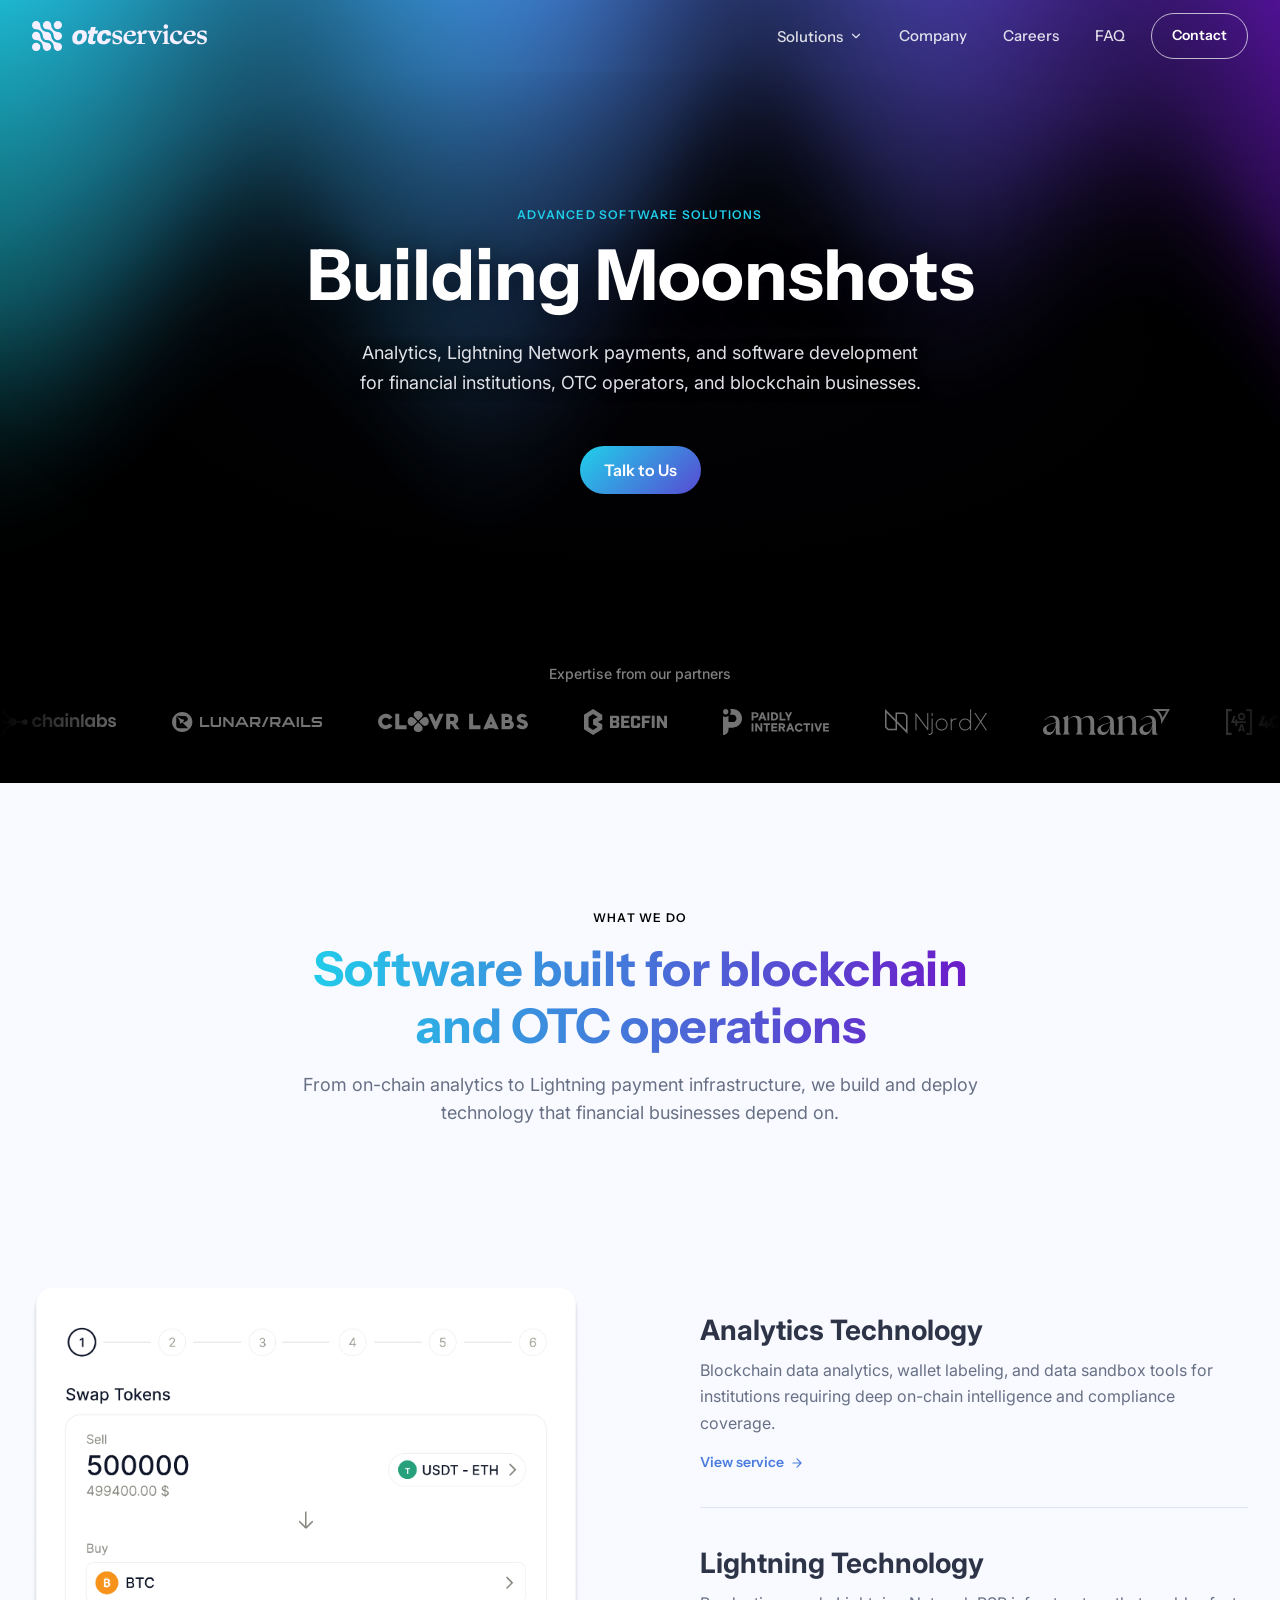
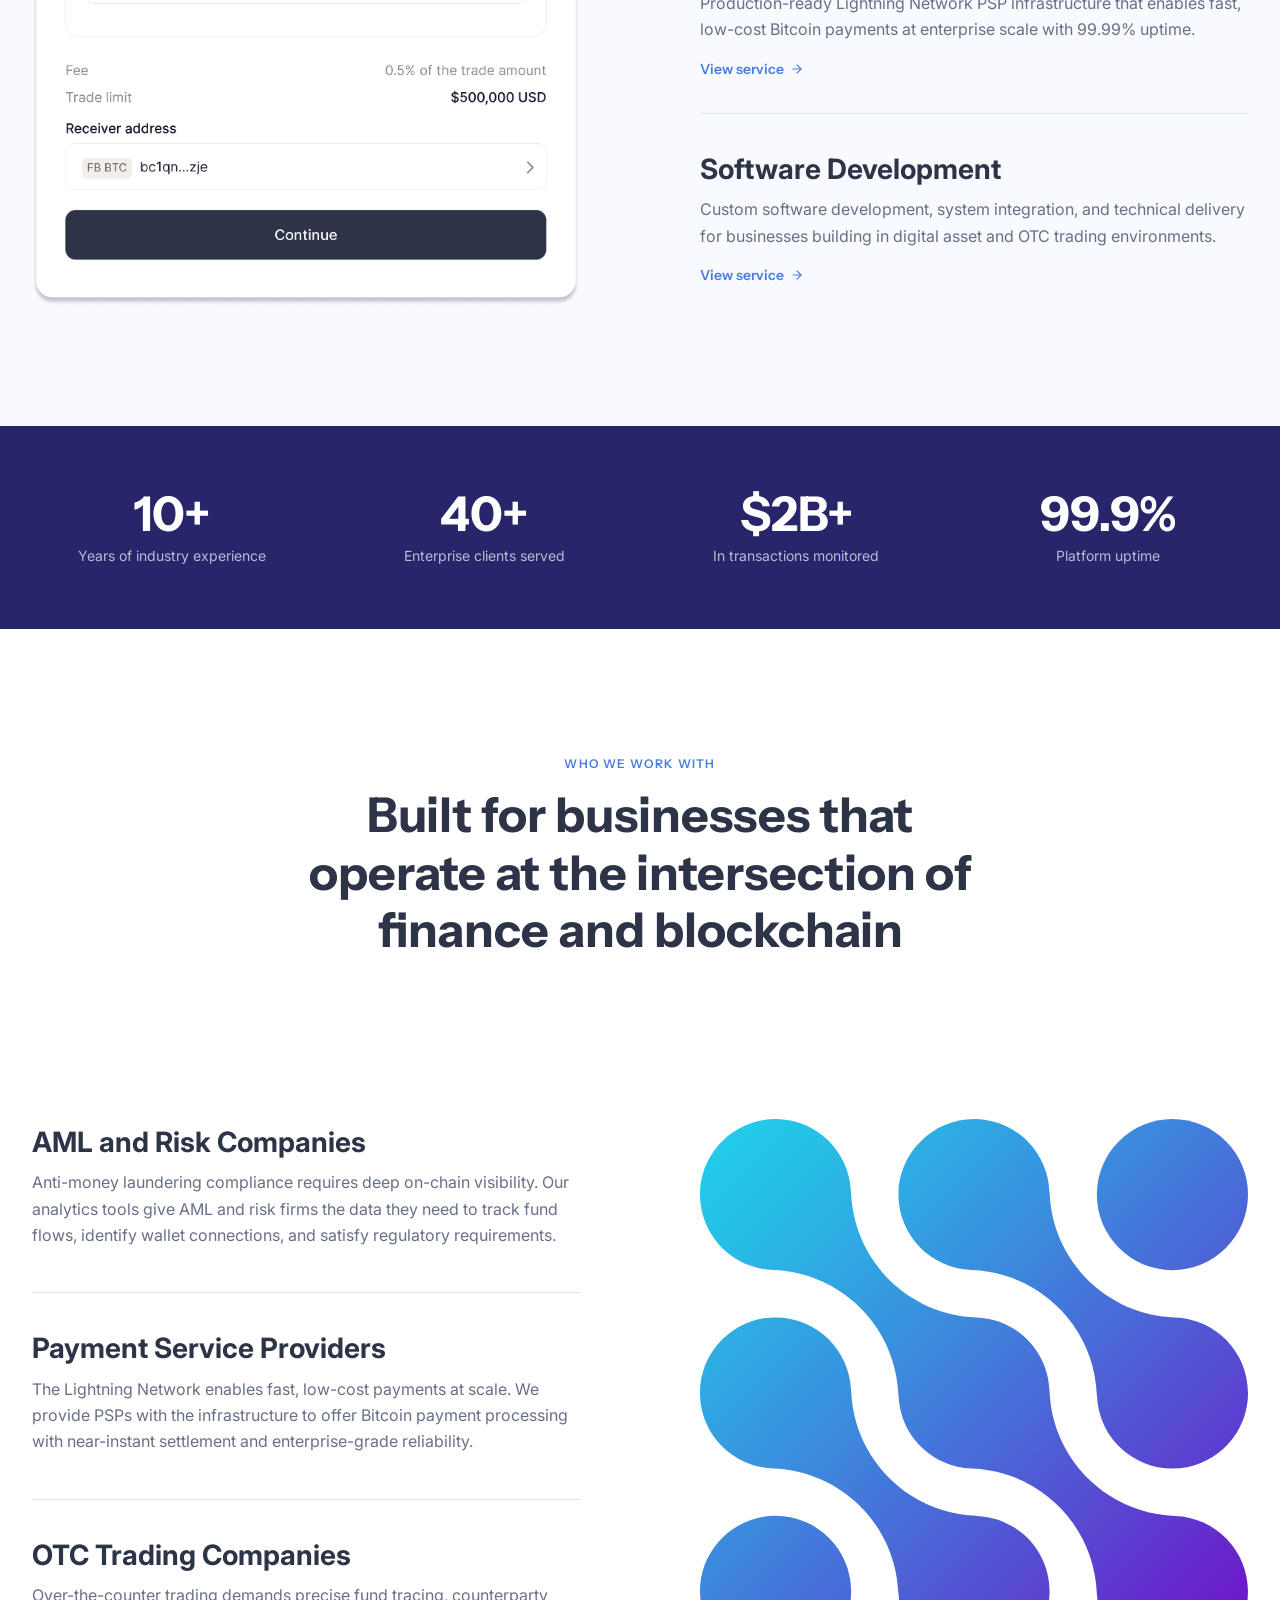
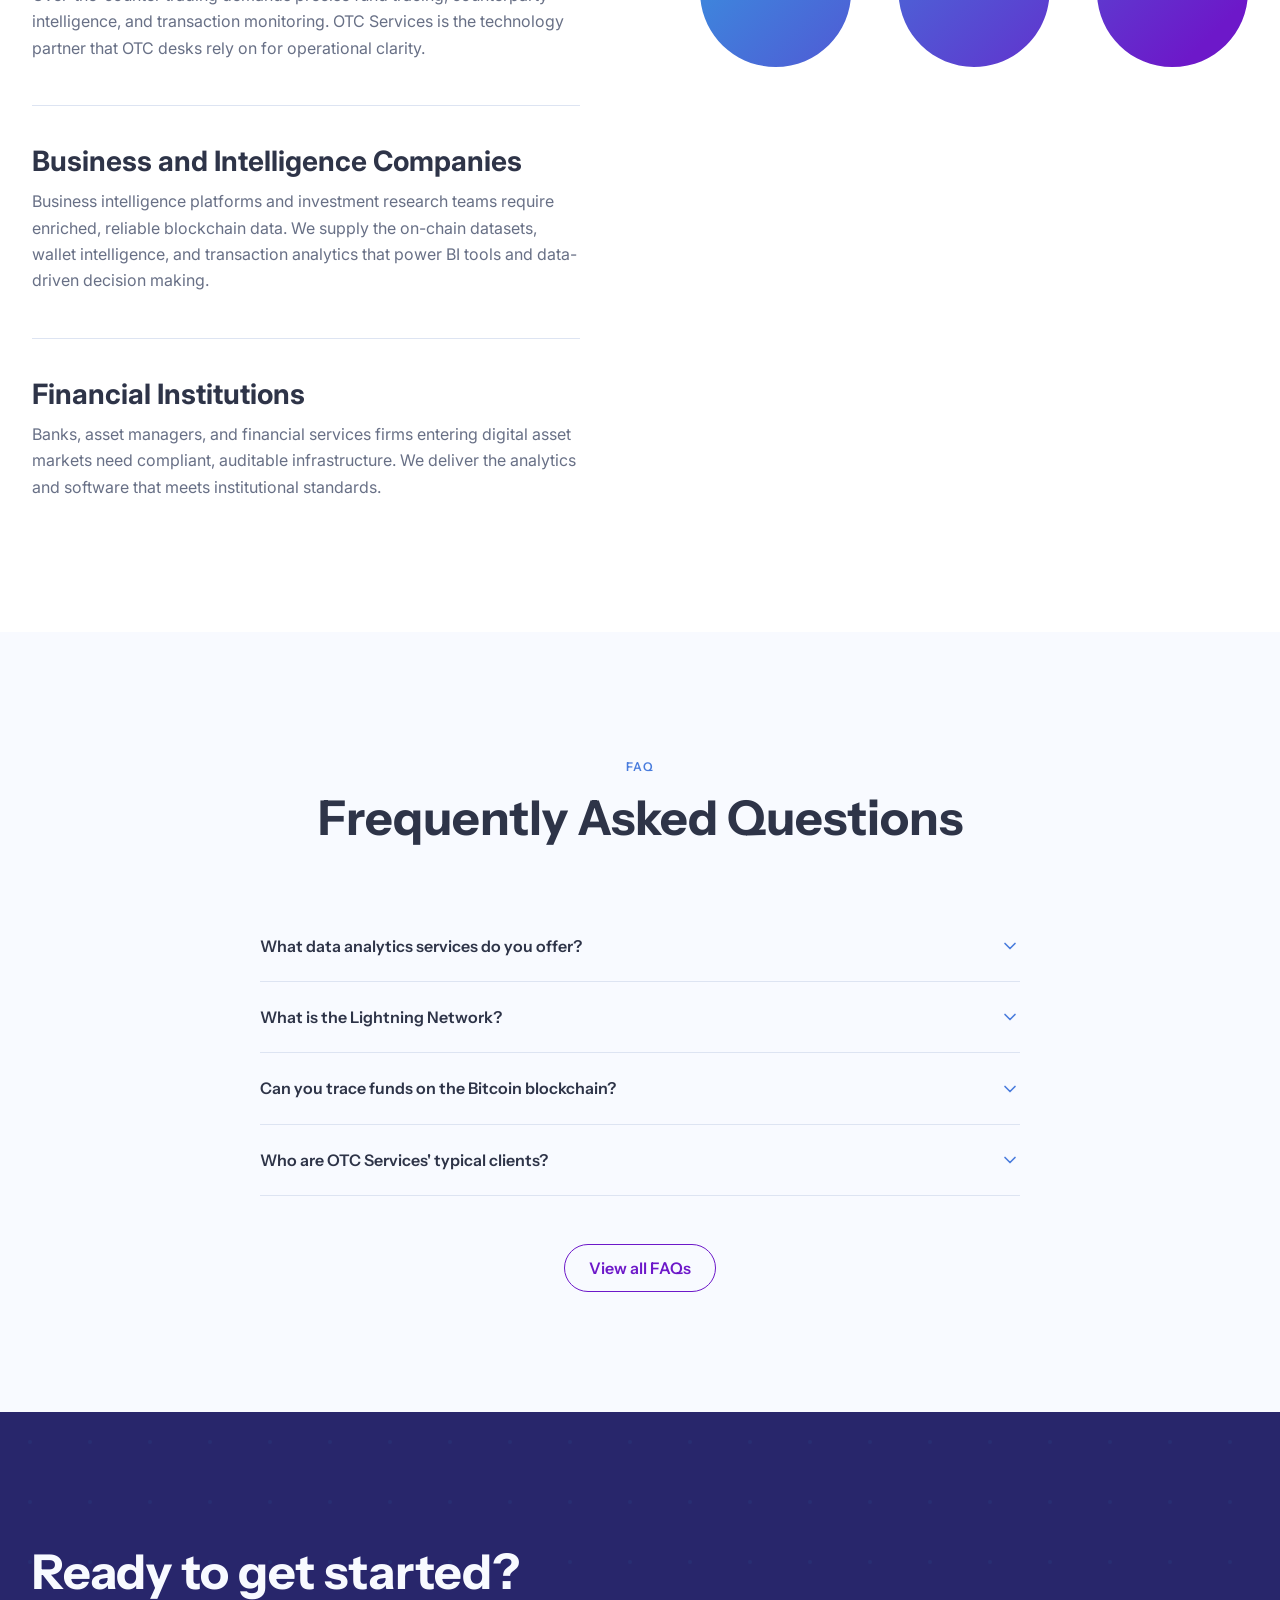
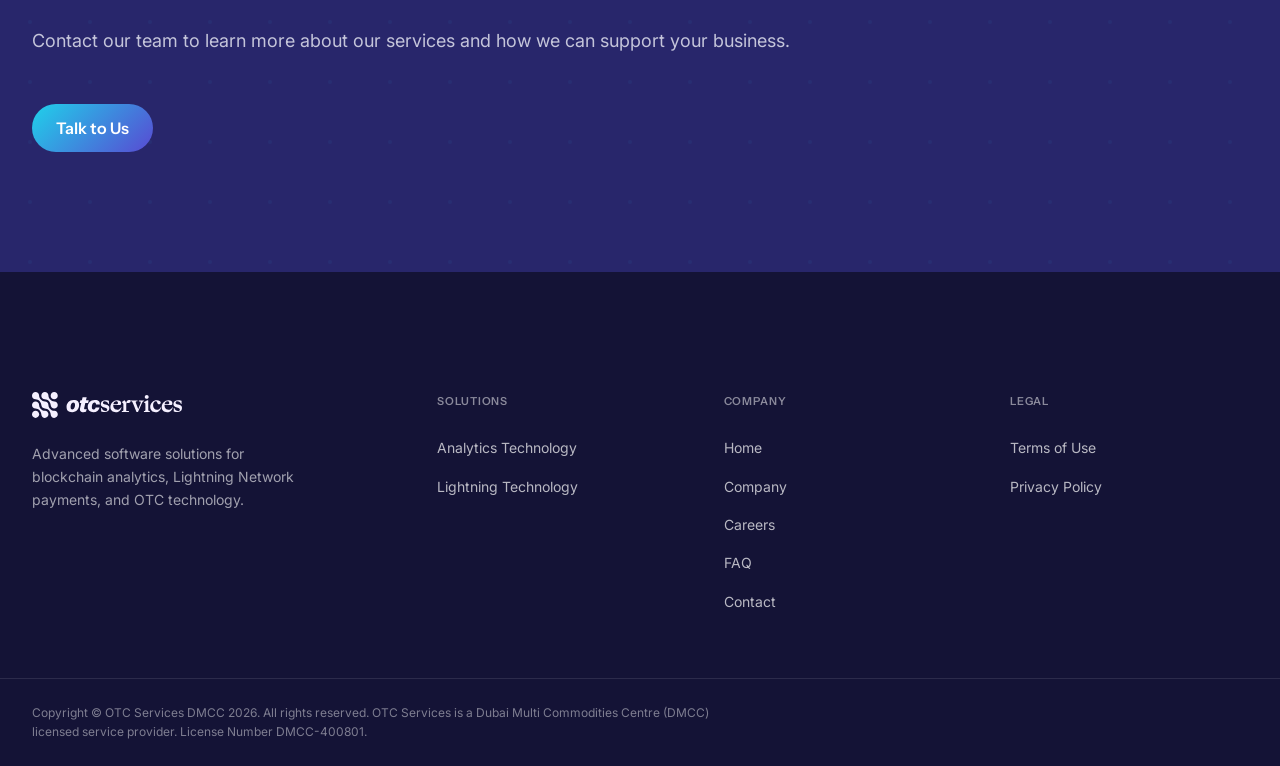
==== index.html @ 6bc45e01 "Initial build: full website with DomeGallery, redesigned homepage sections, and all content updates " ====
<!DOCTYPE html>
<html lang="en">
<head>
  <meta charset="UTF-8">
  <meta name="viewport" content="width=device-width, initial-scale=1.0">
  <title>OTC Services | Advanced Software Solutions for Blockchain &amp; OTC</title>
  <meta name="description" content="OTC Services DMCC delivers advanced software solutions for blockchain analytics, Lightning Network payments, and OTC technology. Built for institutions.">
  <link rel="stylesheet" href="css/main.css?v=21">
  <!-- PLACEHOLDER: Add favicon -->
  <!-- <link rel="icon" href="assets/favicon.ico"> -->
</head>
<body>

  <!-- Galaxy background — covers nav + hero + partners -->
  <div id="galaxy-bg"></div>

  <a class="skip-link" href="#main-content">Skip to main content</a>

  <!-- Navigation -->
  <header>
    <nav class="site-nav" aria-label="Main">
      <div class="container">
        <div class="nav-inner">
          <a href="index.html" class="nav-logo" aria-label="OTC Services home">
            <img src="assets/logo-white.svg" alt="OTC Services" width="160" height="28">
          </a>

          <div class="nav-links" role="list">
            <!-- Solutions dropdown -->
            <div class="nav-dropdown" role="listitem">
              <button class="nav-dropdown-toggle" aria-haspopup="true" aria-expanded="false">
                Solutions
                <svg xmlns="http://www.w3.org/2000/svg" viewBox="0 0 24 24" fill="none" stroke="currentColor" stroke-width="2" stroke-linecap="round" stroke-linejoin="round" aria-hidden="true"><polyline points="6 9 12 15 18 9"></polyline></svg>
              </button>
              <div class="nav-dropdown-menu">
                <a href="analytics.html">
                  Analytics Technology
                  <span class="nav-item-desc">Blockchain data analytics and wallet labeling</span>
                </a>
                <a href="lightning.html">
                  Lightning Technology
                  <span class="nav-item-desc">LN payment infrastructure for PSPs</span>
                </a>
              </div>
            </div>
            <a href="company.html" role="listitem">Company</a>
            <a href="careers.html" role="listitem">Careers</a>
            <a href="faq.html" role="listitem">FAQ</a>
          </div>

          <a href="contact.html" class="nav-cta">Contact</a>

          <button class="nav-mobile-toggle" aria-label="Open navigation" aria-expanded="false">
            <span></span><span></span><span></span>
          </button>
        </div>
      </div>
    </nav>
  </header>

  <main id="main-content">

    <!-- Hero -->
    <section class="hero">
      <div class="container">
        <div class="hero-content">
          <span class="overline">Advanced Software Solutions</span>
          <h1>
            Building <span class="gradient-text">Moonshots</span>
          </h1>
          <p class="hero-sub">
            Analytics, Lightning Network payments, and software development<br>for financial institutions, OTC operators, and blockchain businesses.
          </p>
          <div class="hero-actions">
            <a href="contact.html" class="btn btn-primary">Talk to Us</a>
          </div>
        </div>
      </div>
    </section>

    <!-- Partners -->
    <section class="section-white section-sm" id="partners-section">
      <p class="partners-label">Expertise from our partners</p>
      <div class="partners-marquee" aria-hidden="true">
        <div class="partners-track">
          <img src="assets/partners/chainlabs.svg" alt="Chainlabs" class="partner-logo">
          <img src="assets/partners/lunar-rails.svg" alt="Lunar Rails" class="partner-logo partner-logo--wide">
          <img src="assets/partners/clovrlabs.svg" alt="ClovrLabs" class="partner-logo partner-logo--wide">
          <img src="assets/partners/becfin.svg" alt="Becfin" class="partner-logo">
          <img src="assets/partners/paidly.svg" alt="Paidly" class="partner-logo">
          <img src="assets/partners/njordx.svg" alt="NjordX" class="partner-logo">
          <img src="assets/partners/amana.svg" alt="Amana" class="partner-logo">
          <img src="assets/partners/40acres.svg" alt="40Acres" class="partner-logo">
          <img src="assets/partners/perpolis.svg" alt="Perpolis" class="partner-logo">
          <img src="assets/partners/podproza.svg" alt="Podproza" class="partner-logo partner-logo--wide">
          <img src="assets/partners/lr-consultancy.svg" alt="LR Consultancy" class="partner-logo partner-logo--wide">
          <!-- Duplicate for seamless loop -->
          <img src="assets/partners/chainlabs.svg" alt="" class="partner-logo">
          <img src="assets/partners/lunar-rails.svg" alt="" class="partner-logo partner-logo--wide">
          <img src="assets/partners/clovrlabs.svg" alt="" class="partner-logo partner-logo--wide">
          <img src="assets/partners/becfin.svg" alt="" class="partner-logo">
          <img src="assets/partners/paidly.svg" alt="" class="partner-logo">
          <img src="assets/partners/njordx.svg" alt="" class="partner-logo">
          <img src="assets/partners/amana.svg" alt="" class="partner-logo">
          <img src="assets/partners/40acres.svg" alt="" class="partner-logo">
          <img src="assets/partners/perpolis.svg" alt="" class="partner-logo">
          <img src="assets/partners/podproza.svg" alt="" class="partner-logo partner-logo--wide">
          <img src="assets/partners/lr-consultancy.svg" alt="" class="partner-logo partner-logo--wide">
        </div>
      </div>
    </section>

    <!-- What We Do -->
    <section class="section section-offwhite" id="services">
      <div class="container">
        <div class="section-header" style="margin-bottom: 160px;">
          <span class="overline overline-navy" style="color:#000000;">What We Do</span>
          <h2 class="gradient-h2">Software built for blockchain and OTC operations</h2>
          <p>From on-chain analytics to Lightning payment infrastructure, we build and deploy technology that financial businesses depend on.</p>
        </div>

        <div class="services-split">
          <!-- Left: product visual -->
          <div class="services-visual">
            <img src="assets/swap-tokens-ui.png" alt="OTC swap interface" class="services-product-img">
          </div>

          <!-- Right: services list -->
          <div class="services-list">
            <div class="service-item">
              <h3>Analytics Technology</h3>
              <p>Blockchain data analytics, wallet labeling, and data sandbox tools for institutions requiring deep on-chain intelligence and compliance coverage.</p>
              <a href="analytics.html" class="card-link">
                View service
                <svg xmlns="http://www.w3.org/2000/svg" width="14" height="14" viewBox="0 0 24 24" fill="none" stroke="currentColor" stroke-width="2" stroke-linecap="round" stroke-linejoin="round" aria-hidden="true"><path d="M5 12h14M12 5l7 7-7 7"/></svg>
              </a>
            </div>
            <div class="service-item">
              <h3>Lightning Technology</h3>
              <p>Production-ready Lightning Network PSP infrastructure that enables fast, low-cost Bitcoin payments at enterprise scale with 99.99% uptime.</p>
              <a href="lightning.html" class="card-link">
                View service
                <svg xmlns="http://www.w3.org/2000/svg" width="14" height="14" viewBox="0 0 24 24" fill="none" stroke="currentColor" stroke-width="2" stroke-linecap="round" stroke-linejoin="round" aria-hidden="true"><path d="M5 12h14M12 5l7 7-7 7"/></svg>
              </a>
            </div>
            <div class="service-item">
              <h3>Software Development</h3>
              <p>Custom software development, system integration, and technical delivery for businesses building in digital asset and OTC trading environments.</p>
              <a href="contact.html" class="card-link">
                View service
                <svg xmlns="http://www.w3.org/2000/svg" width="14" height="14" viewBox="0 0 24 24" fill="none" stroke="currentColor" stroke-width="2" stroke-linecap="round" stroke-linejoin="round" aria-hidden="true"><path d="M5 12h14M12 5l7 7-7 7"/></svg>
              </a>
            </div>
          </div>
        </div>
      </div>
    </section>

    <!-- Stats -->
    <section class="stats-bar">
      <div class="container">
        <div class="stats-grid">
          <div class="stat-item">
            <div class="stat-number" data-target="10" data-suffix="+">0+</div>
            <div class="stat-label">Years of industry experience</div>
          </div>
          <div class="stat-item">
            <div class="stat-number" data-target="40" data-suffix="+">0+</div>
            <div class="stat-label">Enterprise clients served</div>
          </div>
          <div class="stat-item">
            <div class="stat-number" data-target="2" data-prefix="$" data-suffix="B+">$0B+</div>
            <div class="stat-label">In transactions monitored</div>
          </div>
          <div class="stat-item">
            <div class="stat-number" data-target="99.9" data-suffix="%" data-decimals="1">0%</div>
            <div class="stat-label">Platform uptime</div>
          </div>
        </div>
      </div>
    </section>

    <!-- Who We Work With -->
    <section class="section section-white" id="who-we-work-with">
      <div class="container">
        <div class="section-header" style="margin-bottom: 160px;">
          <span class="overline overline-navy">Who We Work With</span>
          <h2>Built for businesses that operate at the intersection of finance and blockchain</h2>
        </div>

        <div class="services-split" style="align-items: start;">

          <!-- Left: client list -->
          <div class="services-list">

            <div class="service-item">
              <h3>AML and Risk Companies</h3>
              <p>Anti-money laundering compliance requires deep on-chain visibility. Our analytics tools give AML and risk firms the data they need to track fund flows, identify wallet connections, and satisfy regulatory requirements.</p>
            </div>

            <div class="service-item">
              <h3>Payment Service Providers</h3>
              <p>The Lightning Network enables fast, low-cost payments at scale. We provide PSPs with the infrastructure to offer Bitcoin payment processing with near-instant settlement and enterprise-grade reliability.</p>
            </div>

            <div class="service-item">
              <h3>OTC Trading Companies</h3>
              <p>Over-the-counter trading demands precise fund tracing, counterparty intelligence, and transaction monitoring. OTC Services is the technology partner that OTC desks rely on for operational clarity.</p>
            </div>

            <div class="service-item">
              <h3>Business and Intelligence Companies</h3>
              <p>Business intelligence platforms and investment research teams require enriched, reliable blockchain data. We supply the on-chain datasets, wallet intelligence, and transaction analytics that power BI tools and data-driven decision making.</p>
            </div>

            <div class="service-item">
              <h3>Financial Institutions</h3>
              <p>Banks, asset managers, and financial services firms entering digital asset markets need compliant, auditable infrastructure. We deliver the analytics and software that meets institutional standards.</p>
            </div>

          </div>

          <!-- Right: OTCS brand icon -->
          <div class="services-visual services-visual--icon">
            <img src="assets/OTCS Icon.svg" alt="" aria-hidden="true">
          </div>

        </div>
      </div>
    </section>


    <!-- FAQ -->
    <section class="section section-offwhite">
      <div class="container">
        <div class="section-header">
          <span class="overline overline-navy">FAQ</span>
          <h2>Frequently Asked Questions</h2>
        </div>

        <div class="faq-list">
          <div class="faq-item">
            <button class="faq-trigger" aria-expanded="false">
              <span class="faq-trigger-text">What data analytics services do you offer?</span>
              <svg class="faq-icon" xmlns="http://www.w3.org/2000/svg" viewBox="0 0 24 24" fill="none" stroke="currentColor" stroke-width="2" stroke-linecap="round" stroke-linejoin="round" aria-hidden="true"><polyline points="6 9 12 15 18 9"></polyline></svg>
            </button>
            <div class="faq-body">
              <p>We offer a range of data analytics services focused on blockchain technology, particularly the Bitcoin network. Our services include labeling wallets, scanning addresses to identify connections, tracing funds across the Bitcoin blockchain, and performing fraud detection for our partners.</p>
            </div>
          </div>

          <div class="faq-item">
            <button class="faq-trigger" aria-expanded="false">
              <span class="faq-trigger-text">What is the Lightning Network?</span>
              <svg class="faq-icon" xmlns="http://www.w3.org/2000/svg" viewBox="0 0 24 24" fill="none" stroke="currentColor" stroke-width="2" stroke-linecap="round" stroke-linejoin="round" aria-hidden="true"><polyline points="6 9 12 15 18 9"></polyline></svg>
            </button>
            <div class="faq-body">
              <p>The Lightning Network is a second-layer solution built on top of the Bitcoin blockchain. It enables faster, cheaper transactions by creating a network of payment channels that allow instant transfers between users, without needing to record every transaction on the blockchain.</p>
            </div>
          </div>

          <div class="faq-item">
            <button class="faq-trigger" aria-expanded="false">
              <span class="faq-trigger-text">Can you trace funds on the Bitcoin blockchain?</span>
              <svg class="faq-icon" xmlns="http://www.w3.org/2000/svg" viewBox="0 0 24 24" fill="none" stroke="currentColor" stroke-width="2" stroke-linecap="round" stroke-linejoin="round" aria-hidden="true"><polyline points="6 9 12 15 18 9"></polyline></svg>
            </button>
            <div class="faq-body">
              <p>Yes. We specialize in tracing funds on the Bitcoin blockchain. By following the trail of transactions, we identify the flow of funds between wallets and addresses. This supports recovery of lost or stolen assets, investigation of suspicious transactions, and regulatory compliance.</p>
            </div>
          </div>

          <div class="faq-item">
            <button class="faq-trigger" aria-expanded="false">
              <span class="faq-trigger-text">Who are OTC Services' typical clients?</span>
              <svg class="faq-icon" xmlns="http://www.w3.org/2000/svg" viewBox="0 0 24 24" fill="none" stroke="currentColor" stroke-width="2" stroke-linecap="round" stroke-linejoin="round" aria-hidden="true"><polyline points="6 9 12 15 18 9"></polyline></svg>
            </button>
            <div class="faq-body">
              <p>We work with crypto exchanges and OTC desks, payment service providers, AML and risk management firms, business intelligence companies, and financial institutions entering digital asset markets. Our services are designed for businesses that require professional-grade blockchain infrastructure, not retail tools.</p>
            </div>
          </div>
        </div>

        <div style="text-align: center; margin-top: var(--space-8);">
          <a href="faq.html" class="btn btn-secondary">View all FAQs</a>
        </div>
      </div>
    </section>

    <!-- CTA -->
    <section class="cta-section">
      <div class="container">
        <h2>Ready to get started?</h2>
        <p>Contact our team to learn more about our services and how we can support your business.</p>
        <a href="contact.html" class="btn btn-primary">Talk to Us</a>
      </div>
    </section>

  </main>

  <!-- Footer -->
  <footer class="site-footer">
    <div class="container">
      <div class="footer-grid">
        <div class="footer-brand">
          <a href="index.html">
            <img src="assets/logo-white.svg" alt="OTC Services" width="150" height="26">
          </a>
          <p>Advanced software solutions for blockchain analytics, Lightning Network payments, and OTC technology.</p>
        </div>

        <nav class="footer-col" aria-label="Solutions links">
          <h4>Solutions</h4>
          <ul>
            <li><a href="analytics.html">Analytics Technology</a></li>
            <li><a href="lightning.html">Lightning Technology</a></li>
          </ul>
        </nav>

        <nav class="footer-col" aria-label="Company links">
          <h4>Company</h4>
          <ul>
            <li><a href="index.html">Home</a></li>
            <li><a href="company.html">Company</a></li>
            <li><a href="careers.html">Careers</a></li>
            <li><a href="faq.html">FAQ</a></li>
            <li><a href="contact.html">Contact</a></li>
          </ul>
        </nav>

        <nav class="footer-col" aria-label="Legal links">
          <h4>Legal</h4>
          <ul>
            <li><a href="terms.html">Terms of Use</a></li>
            <li><a href="privacy.html">Privacy Policy</a></li>
          </ul>
        </nav>
      </div>
    </div>
      <div class="footer-bottom">
      <div class="container">
        <p class="footer-legal">Copyright &copy; OTC Services DMCC 2026. All rights reserved. OTC Services is a Dubai Multi Commodities Centre (DMCC) licensed service provider. License Number DMCC-400801.</p>
      </div>
    </div>
  </footer>

  <script src="js/main.js?v=2"></script>
  <script src="js/galaxy.js?v=2"></script>
</body>
</html>
---- css/main.css ----
/* ============================================================
   OTC Services DMCC — Shared Stylesheet
   Design System v1.0
   ============================================================ */

@import url('https://fonts.googleapis.com/css2?family=Instrument+Sans:wght@400;500;600;700&family=Inter:wght@300;400;500;600;700&display=swap');

/* ---- CSS Variables ---- */
:root {
  /* Brand */
  --color-navy: #28266B;
  --color-cyan: #20CFEA;
  --color-purple: #6D18C9;
  --color-blue: #497CDD;
  --gradient-brand: linear-gradient(90deg, #20CFEA, #6D18C9);
  --gradient-dark: linear-gradient(135deg, #28266B, #1a1740);

  /* Text */
  --color-text: #2E3448;
  --color-text-secondary: #687086;

  /* Backgrounds */
  --color-bg: #F8FAFF;
  --color-bg-blue: #EEF9FC;
  --color-bg-lavender: #F5F0FF;
  --color-border: #DDE4F2;
  --color-surface: #FFFFFF;

  /* Dark */
  --color-midnight: #141336;
  --color-dark-bg: #0A0A0A;
  --color-dark-surface: #1A1F2E;
  --color-dark-border: #2A3045;
  --color-dark-text: #F8FAFF;
  --color-dark-text-secondary: #9BA3AF;

  /* Semantic */
  --color-success: #16A34A;
  --color-success-light: #DCFCE7;
  --color-success-border: #BBF7D0;
  --color-warning: #D97706;
  --color-warning-light: #FEF9C3;
  --color-warning-border: #FDE68A;
  --color-error: #DC2626;
  --color-error-light: #FEE2E2;
  --color-error-border: #FECACA;
  --color-disabled-bg: #F1F5F9;
  --color-disabled-border: #DDE4F2;
  --color-disabled-text: #94A3B8;

  /* Typography */
  --font-primary: 'Instrument Sans', sans-serif;
  --font-alt: 'Inter', sans-serif;

  /* Type Scale */
  --text-display: 80px;
  --text-h1: 64px;
  --text-h2: 48px;
  --text-h3: 1.75rem;
  --text-h4: 1.375rem;
  --text-body-lg: 1.125rem;
  --text-body: 1rem;
  --text-sm: 0.875rem;
  --text-label: 14px;
  --text-overline: 0.75rem;

  /* Weights */
  --weight-regular: 400;
  --weight-medium: 500;
  --weight-semibold: 600;
  --weight-bold: 700;

  /* Radius */
  --radius-sm: 4px;
  --radius-md: 8px;
  --radius-lg: 12px;
  --radius-xl: 16px;
  --radius-2xl: 24px;
  --radius-full: 9999px;

  /* Shadows */
  --shadow-xs: 0 1px 2px rgba(44,51,72,0.05);
  --shadow-sm: 0 1px 4px rgba(44,51,72,0.08);
  --shadow-md: 0 4px 12px rgba(44,51,72,0.10);
  --shadow-lg: 0 8px 24px rgba(44,51,72,0.12);
  --shadow-xl: 0 16px 48px rgba(44,51,72,0.14);

  /* Spacing */
  --space-1: 4px;
  --space-2: 8px;
  --space-3: 12px;
  --space-4: 16px;
  --space-5: 24px;
  --space-6: 32px;
  --space-8: 48px;
  --space-10: 64px;
  --space-12: 120px;
  --space-16: 128px;
}

/* ---- Reset & Base ---- */
*, *::before, *::after {
  box-sizing: border-box;
  margin: 0;
  padding: 0;
}

html {
  scroll-behavior: smooth;
  font-size: 16px;
}

body {
  font-family: var(--font-alt);
  font-size: var(--text-body);
  line-height: 1.65;
  color: var(--color-text);
  background: var(--color-bg);
  -webkit-font-smoothing: antialiased;
  position: relative;
}

/* ---- Galaxy background ---- */
#galaxy-bg {
  position: absolute;
  top: 0;
  left: 0;
  width: 100%;
  z-index: 0;
  pointer-events: none;
  overflow: hidden;
  background: #000000;
}


img, svg { display: block; max-width: 100%; }
a { color: inherit; text-decoration: none; }
ul, ol { list-style: none; }
button { font-family: inherit; cursor: pointer; border: none; background: none; }
input, textarea, select { font-family: inherit; font-size: inherit; }

/* Remove browser focus ring globally for line-based form inputs */
.form-line-input:focus,
.form-line-input:focus-visible,
.form-line-input:focus-within,
.form-line-textarea:focus,
.form-line-textarea:focus-visible {
  outline: 0 !important;
  outline-offset: 0 !important;
  -webkit-box-shadow: none !important;
  box-shadow: none !important;
  border-top: none !important;
  border-left: none !important;
  border-right: none !important;
}

/* ---- Skip Link ---- */
.skip-link {
  position: absolute;
  top: -100%;
  left: 0;
  padding: 8px 16px;
  background: var(--color-navy);
  color: white;
  font-size: 14px;
  z-index: 9999;
  border-radius: 0 0 var(--radius-md) 0;
}
.skip-link:focus { top: 0; }

/* ---- Container ---- */
.container {
  width: 100%;
  max-width: 1280px;
  margin: 0 auto;
  padding: 0 var(--space-6);
}

/* ---- Navigation ---- */
header {
  position: sticky;
  top: 0;
  z-index: 100;
}

.site-nav {
  background: transparent;
  height: 72px;
  transition: background 0.3s ease, box-shadow 0.3s ease;
}

.site-nav.scrolled {
  background: #ffffff;
  box-shadow: 0 1px 24px rgba(0,0,0,0.08);
}

/* Dark link colors when nav has white background */
.site-nav.scrolled .nav-links a {
  color: var(--color-text);
}

.site-nav.scrolled .nav-links a:hover {
  color: var(--color-navy);
  background: rgba(40,38,107,0.06);
}

.site-nav.scrolled .nav-dropdown-toggle {
  color: var(--color-text);
}

.site-nav.scrolled .nav-dropdown-toggle:hover {
  color: var(--color-navy);
  background: rgba(40,38,107,0.06);
}

.site-nav.scrolled .nav-dropdown-menu {
  background: #ffffff;
  border-color: var(--color-border);
  box-shadow: 0 8px 32px rgba(0,0,0,0.10);
}

.site-nav.scrolled .nav-dropdown-menu a {
  color: var(--color-text);
}

.site-nav.scrolled .nav-dropdown-menu a:hover {
  background: var(--color-bg);
  color: var(--color-navy);
}

.site-nav.scrolled .nav-dropdown-menu .nav-item-desc {
  color: var(--color-text-secondary);
}

.nav-inner {
  display: flex;
  align-items: center;
  height: 72px;
}

.nav-logo {
  display: flex;
  align-items: center;
  flex-shrink: 0;
}

.nav-logo img { height: 30px; width: auto; }

.nav-links {
  display: flex;
  align-items: center;
  gap: var(--space-2);
  margin-left: auto;
}

.nav-links a {
  color: rgba(255,255,255,0.85);
  font-family: var(--font-primary);
  font-size: 15px;
  font-weight: 500;
  padding: 8px 14px;
  border-radius: var(--radius-md);
  transition: color 0.2s, background 0.2s;
}

.nav-links a:hover { color: #fff; background: rgba(255,255,255,0.08); }
/* active link — same as regular links, no highlight */

/* Dropdown */
.nav-dropdown {
  position: relative;
}

.nav-dropdown-toggle {
  display: flex;
  align-items: center;
  gap: 6px;
  color: rgba(255,255,255,0.85);
  font-family: var(--font-primary);
  font-size: 15px;
  font-weight: 500;
  padding: 8px 14px;
  border-radius: var(--radius-md);
  cursor: pointer;
  background: none;
  transition: color 0.2s, background 0.2s;
}

.nav-dropdown-toggle:hover { color: #fff; background: rgba(255,255,255,0.08); }

.nav-dropdown-toggle svg {
  width: 14px;
  height: 14px;
  transition: transform 0.2s;
  flex-shrink: 0;
}

.nav-dropdown:hover .nav-dropdown-toggle svg { transform: rotate(180deg); }

.nav-dropdown-menu {
  position: absolute;
  top: calc(100% + 8px);
  left: 0;
  background: #1A1F2E;
  border: 1px solid var(--color-dark-border);
  border-radius: var(--radius-lg);
  padding: var(--space-3);
  min-width: 260px;
  box-shadow: var(--shadow-xl);
  opacity: 0;
  visibility: hidden;
  transform: translateY(-8px);
  transition: opacity 0.2s, transform 0.2s, visibility 0.2s;
}

.nav-dropdown:hover .nav-dropdown-menu,
.nav-dropdown:focus-within .nav-dropdown-menu {
  opacity: 1;
  visibility: visible;
  transform: translateY(0);
}

.nav-dropdown-menu a {
  display: block;
  padding: 12px 14px;
  border-radius: var(--radius-md);
  color: var(--color-dark-text);
  font-size: 14px;
  font-weight: 500;
  transition: background 0.15s;
}

.nav-dropdown-menu a:hover { background: rgba(255,255,255,0.07); }

.nav-dropdown-menu .nav-item-desc {
  display: block;
  font-size: 12px;
  font-weight: 400;
  color: var(--color-dark-text-secondary);
  margin-top: 2px;
}

.nav-cta {
  display: inline-flex;
  align-items: center;
  padding: 10px 20px;
  background: transparent;
  color: #ffffff;
  border: 0.5px solid rgba(255,255,255,0.7);
  font-family: var(--font-primary);
  font-size: 14px;
  font-weight: 600;
  border-radius: 9999px;
  transition: background 0.2s, border-color 0.2s;
  margin-left: var(--space-3);
}

.nav-cta:hover {
  background: rgba(255,255,255,0.1);
  border-color: rgba(255,255,255,1);
}

/* Scrolled state — primary gradient on white nav */
.site-nav.scrolled .nav-cta {
  background: linear-gradient(135deg, #20CFEA 1.54%, #5552D4 93.87%);
  color: #ffffff;
  border-color: transparent;
}

.site-nav.scrolled .nav-cta:hover {
  background: linear-gradient(135deg, #20CFEA 1.54%, #3C8EDF 93.87%);
  border-color: transparent;
}

/* Mobile toggle */
.nav-mobile-toggle {
  display: none;
  flex-direction: column;
  gap: 5px;
  padding: 8px;
  cursor: pointer;
  background: none;
  border: none;
}

.nav-mobile-toggle span {
  display: block;
  width: 22px;
  height: 2px;
  background: white;
  border-radius: 2px;
  transition: transform 0.3s, opacity 0.3s;
}

/* ---- Buttons ---- */
.btn {
  display: inline-flex;
  align-items: center;
  gap: 10px;
  padding: 16px 24px;
  height: 48px;
  border-radius: 9999px;
  font-family: var(--font-primary);
  font-size: 16px;
  font-weight: 600;
  line-height: 1;
  cursor: pointer;
  white-space: nowrap;
  transition: all 0.2s;
  border: none;
  text-decoration: none;
}

.btn:focus-visible {
  outline: 2px solid var(--color-cyan);
  outline-offset: 3px;
}

/* ---- Talk to Us animated button ---- */
.btn-talk {
  --duration: 7s;
  --easing: linear;
  --c-color-1: rgba(32, 207, 234, 0.75);
  --c-color-2: #6D18C9;
  --c-color-3: #20CFEA;
  --c-color-4: rgba(109, 24, 201, 0.7);
  --c-shadow: rgba(32, 207, 234, 0.45);
  --c-shadow-inset-top: rgba(32, 207, 234, 0.85);
  --c-shadow-inset-bottom: rgba(200, 230, 255, 0.75);
  --c-radial-inner: #2d2a7e;
  --c-radial-outer: #1a1650;
  --c-color: #fff;
  -webkit-tap-highlight-color: transparent;
  outline: none;
  position: relative;
  cursor: pointer;
  border: none;
  display: inline-table;
  border-radius: 4px;
  padding: 0;
  margin: 0;
  text-align: center;
  font-family: var(--font-primary);
  font-weight: 600;
  font-size: 16px;
  letter-spacing: 0.02em;
  line-height: 1.5;
  color: var(--c-color);
  text-decoration: none;
  background: radial-gradient(circle, var(--c-radial-inner), var(--c-radial-outer) 80%);
  box-shadow: 0 0 14px var(--c-shadow);
}

.btn-talk::before {
  content: "";
  pointer-events: none;
  position: absolute;
  z-index: 3;
  left: 0; top: 0; right: 0; bottom: 0;
  border-radius: 4px;
  box-shadow:
    inset 0 3px 12px var(--c-shadow-inset-top),
    inset 0 -3px 4px var(--c-shadow-inset-bottom);
}

.btn-talk .wrapper {
  -webkit-mask-image: -webkit-radial-gradient(white, black);
  overflow: hidden;
  border-radius: 4px;
  min-width: 132px;
  padding: 14px 24px;
}

.btn-talk .wrapper span {
  display: inline-block;
  position: relative;
  z-index: 1;
}

.btn-talk:hover { --duration: 1400ms; }

.btn-talk .wrapper .circle {
  position: absolute;
  left: 0; top: 0;
  width: 40px; height: 40px;
  border-radius: 50%;
  filter: blur(var(--blur, 8px));
  background: var(--background, transparent);
  transform: translate(var(--x, 0), var(--y, 0)) translateZ(0);
  animation: var(--animation, none) var(--duration) var(--easing) infinite;
}

.btn-talk .wrapper .circle.circle-1,
.btn-talk .wrapper .circle.circle-9,
.btn-talk .wrapper .circle.circle-10 { --background: var(--c-color-4); }

.btn-talk .wrapper .circle.circle-3,
.btn-talk .wrapper .circle.circle-4  { --background: var(--c-color-2); --blur: 14px; }

.btn-talk .wrapper .circle.circle-5,
.btn-talk .wrapper .circle.circle-6  { --background: var(--c-color-3); --blur: 16px; }

.btn-talk .wrapper .circle.circle-2,
.btn-talk .wrapper .circle.circle-7,
.btn-talk .wrapper .circle.circle-8,
.btn-talk .wrapper .circle.circle-11,
.btn-talk .wrapper .circle.circle-12 { --background: var(--c-color-1); --blur: 12px; }

.btn-talk .wrapper .circle.circle-1  { --x:   0; --y: -40px; --animation: circle-1; }
.btn-talk .wrapper .circle.circle-2  { --x:  92px; --y: 8px;  --animation: circle-2; }
.btn-talk .wrapper .circle.circle-3  { --x: -12px; --y: -12px; --animation: circle-3; }
.btn-talk .wrapper .circle.circle-4  { --x:  80px; --y: -12px; --animation: circle-4; }
.btn-talk .wrapper .circle.circle-5  { --x:  12px; --y: -4px;  --animation: circle-5; }
.btn-talk .wrapper .circle.circle-6  { --x:  56px; --y: 16px;  --animation: circle-6; }
.btn-talk .wrapper .circle.circle-7  { --x:   8px; --y: 28px;  --animation: circle-7; }
.btn-talk .wrapper .circle.circle-8  { --x:  28px; --y: -4px;  --animation: circle-8; }
.btn-talk .wrapper .circle.circle-9  { --x:  20px; --y: -12px; --animation: circle-9; }
.btn-talk .wrapper .circle.circle-10 { --x:  64px; --y: 16px;  --animation: circle-10; }
.btn-talk .wrapper .circle.circle-11 { --x:   4px; --y: 4px;   --animation: circle-11; }
.btn-talk .wrapper .circle.circle-12 { --blur: 14px; --x: 52px; --y: 4px; --animation: circle-12; }

@keyframes circle-1  { 33% { transform: translate(0px,16px) translateZ(0); }   66% { transform: translate(12px,64px) translateZ(0); } }
@keyframes circle-2  { 33% { transform: translate(80px,-10px) translateZ(0); }  66% { transform: translate(72px,-48px) translateZ(0); } }
@keyframes circle-3  { 33% { transform: translate(20px,12px) translateZ(0); }   66% { transform: translate(12px,4px) translateZ(0); } }
@keyframes circle-4  { 33% { transform: translate(76px,-12px) translateZ(0); }  66% { transform: translate(112px,-8px) translateZ(0); } }
@keyframes circle-5  { 33% { transform: translate(84px,28px) translateZ(0); }   66% { transform: translate(40px,-32px) translateZ(0); } }
@keyframes circle-6  { 33% { transform: translate(28px,-16px) translateZ(0); }  66% { transform: translate(76px,-56px) translateZ(0); } }
@keyframes circle-7  { 33% { transform: translate(8px,28px) translateZ(0); }    66% { transform: translate(20px,-60px) translateZ(0); } }
@keyframes circle-8  { 33% { transform: translate(32px,-4px) translateZ(0); }   66% { transform: translate(56px,-20px) translateZ(0); } }
@keyframes circle-9  { 33% { transform: translate(20px,-12px) translateZ(0); }  66% { transform: translate(80px,-8px) translateZ(0); } }
@keyframes circle-10 { 33% { transform: translate(68px,20px) translateZ(0); }   66% { transform: translate(100px,28px) translateZ(0); } }
@keyframes circle-11 { 33% { transform: translate(4px,4px) translateZ(0); }     66% { transform: translate(68px,20px) translateZ(0); } }
@keyframes circle-12 { 33% { transform: translate(56px,0px) translateZ(0); }    66% { transform: translate(60px,-32px) translateZ(0); } }

.btn-primary {
  background: linear-gradient(135deg, #20CFEA 1.54%, #5552D4 93.87%);
  color: #FFFFFF;
  border: none;
  border-radius: 9999px;
  transition: background 0.2s;
}

.btn-primary:hover {
  background: linear-gradient(135deg, #20CFEA 1.54%, #3C8EDF 93.87%);
}

.btn-secondary {
  background: transparent;
  color: var(--color-purple);
  border: 1.5px solid var(--color-purple);
}

.btn-secondary:hover {
  background: var(--color-bg-lavender);
}

.btn-secondary-dark {
  background: transparent;
  color: #FFFFFF;
  border: 0.5px solid #FFFFFF;
}

.btn-secondary-dark:hover { background: rgba(255,255,255,0.1); }
.btn-secondary-dark:focus-visible { outline-color: #fff; }

.btn-sm {
  padding: 10px 18px;
  height: 40px;
  font-size: 14px;
}

/* ---- Overline ---- */
.overline {
  display: inline-block;
  font-family: var(--font-primary);
  font-size: var(--text-overline);
  font-weight: 600;
  letter-spacing: 0.1em;
  text-transform: uppercase;
  color: var(--color-cyan);
  margin-bottom: var(--space-3);
}

.overline-navy {
  color: var(--color-blue);
}

/* ---- Section layouts ---- */
.section { padding: var(--space-12) 0; }
.section-sm { padding: var(--space-8) 0; }
.section-lg { padding: var(--space-16) 0; }

.section-white { background: var(--color-surface); }
.section-offwhite { background: var(--color-bg); }
.section-blue { background: var(--color-bg-blue); }
.section-navy-dark { background: #12103a; }
.section-lavender { background: var(--color-bg-lavender); }
.section-navy { background: var(--color-navy); }
.section-dark { background: var(--color-dark-bg); }

.section-header {
  text-align: center;
  max-width: 680px;
  margin: 0 auto var(--space-10);
}

.section-header h2 {
  font-family: var(--font-primary);
  font-size: var(--text-h2);
  font-weight: 700;
  color: var(--color-text);
  line-height: 1.2;
  margin-bottom: var(--space-4);
}

.section-header p {
  font-size: var(--text-body-lg);
  color: var(--color-text-secondary);
  line-height: 1.6;
}

.section-header.dark h2 { color: var(--color-dark-text); }
.section-header.dark p { color: var(--color-dark-text-secondary); }

/* ---- Hero ---- */
.hero {
  background: transparent;
  padding: var(--space-16) 0 var(--space-12);
  position: relative;
  overflow: visible;
}

.hero::after {
  content: '';
  position: absolute;
  inset: 0;
  background: radial-gradient(ellipse at center, rgba(6,6,15,0.45) 0%, transparent 75%);
  pointer-events: none;
  z-index: 0;
}

.hero-content {
  position: relative;
  z-index: 1;
  text-align: center;
  margin: 0 auto;
}

.hero h1 {
  font-family: var(--font-primary);
  font-size: clamp(40px, 5.5vw, 80px);
  font-weight: 700;
  color: #ffffff;
  line-height: 1.1;
  margin-bottom: var(--space-5);
  text-shadow: 0 2px 24px rgba(6,6,15,0.6);
  white-space: nowrap;
}

.hero h1 .gradient-text {
  background: none;
  -webkit-text-fill-color: #ffffff;
  color: #ffffff;
}

.hero-sub {
  font-size: var(--text-body-lg);
  color: rgba(248, 250, 255, 0.9);
  line-height: 1.65;
  margin-bottom: var(--space-8);
  text-shadow: 0 1px 12px rgba(6,6,15,0.7);
  max-width: 680px;
  margin-left: auto;
  margin-right: auto;
}

.hero-actions {
  display: flex;
  align-items: center;
  justify-content: center;
  gap: var(--space-4);
  flex-wrap: wrap;
}

/* ---- Page Hero (inner pages) ---- */
.page-hero {
  background: var(--color-navy);
  padding: calc(72px + var(--space-10)) 0 var(--space-8);
  margin-top: -72px; /* slide behind the sticky nav so dark bg shows through */
  position: relative;
  overflow: hidden;
}

.page-hero::before {
  content: '';
  position: absolute;
  inset: 0;
  background: url("data:image/svg+xml,%3Csvg width='60' height='60' viewBox='0 0 60 60' xmlns='http://www.w3.org/2000/svg'%3E%3Cg fill='none' fill-rule='evenodd'%3E%3Cg fill='%2320CFEA' fill-opacity='0.04'%3E%3Ccircle cx='30' cy='30' r='2'/%3E%3C/g%3E%3C/g%3E%3C/svg%3E");
  pointer-events: none;
}

.page-hero-content { position: relative; z-index: 1; }

.page-hero h1 {
  font-family: var(--font-primary);
  font-size: var(--text-h1);
  font-weight: 700;
  color: var(--color-dark-text);
  line-height: 1.15;
  margin-bottom: var(--space-4);
}

.page-hero p {
  font-size: var(--text-body-lg);
  color: rgba(248,250,255,0.8);
  max-width: 560px;
  line-height: 1.6;
}

/* ---- Cards ---- */
.cards-grid {
  display: grid;
  gap: var(--space-5);
}

.cards-3 { grid-template-columns: repeat(3, 1fr); }

/* ---- Gradient H2 ---- */
.gradient-h2 {
  background: var(--gradient-brand);
  -webkit-background-clip: text;
  -webkit-text-fill-color: transparent;
  background-clip: text;
}

.section-header h2.gradient-h2 {
  font-size: var(--text-h2);
}

/* ---- Services split layout ---- */
.services-split {
  display: grid;
  grid-template-columns: 1fr 1fr;
  gap: var(--space-12);
  align-items: center;
  margin-top: var(--space-10);
}

.services-visual {
  border-radius: var(--radius-xl);
  overflow: hidden;
}

.services-product-img {
  width: 100%;
  height: auto;
  display: block;
}

.services-list {
  display: flex;
  flex-direction: column;
}

.service-item {
  padding: var(--space-6) 0;
  border-bottom: 1px solid var(--color-border);
}

.service-item:first-child { padding-top: 0; }
.service-item:last-child  { border-bottom: none; padding-bottom: 0; }

/* Slide-in animation */
.service-item.will-animate {
  opacity: 0;
  transform: translateX(48px);
  transition: opacity 0.6s cubic-bezier(0.22, 1, 0.36, 1),
              transform 0.6s cubic-bezier(0.22, 1, 0.36, 1);
}
.service-item.is-visible {
  opacity: 1;
  transform: translateX(0);
}

.service-item h3 {
  font-size: var(--text-h3);
  font-weight: 700;
  color: var(--color-text);
  margin-bottom: 4px;
}

.service-item p {
  font-size: var(--text-body);
  color: var(--color-text-secondary);
  line-height: 1.65;
  margin-bottom: var(--space-3);
}
.cards-2 { grid-template-columns: repeat(2, 1fr); }
.cards-4 { grid-template-columns: repeat(4, 1fr); }

/* ---- Dark services split (icon left / list right) ---- */

.services-split--dark {
  align-items: start;
}

.services-visual--icon {
  overflow: visible;
  background: none;
  border-radius: 0;
  padding: 0;
}

.services-visual--icon img {
  width: 100%;
  height: auto;
  display: block;
}

.service-item--dark {
  border-bottom-color: rgba(248, 250, 255, 0.1);
}

.service-item--dark h3 {
  color: var(--color-dark-text);
}

.service-item--dark p {
  color: var(--color-dark-text-secondary);
}

.card {
  background: var(--color-surface);
  border: 1px solid var(--color-border);
  border-radius: var(--radius-lg);
  padding: var(--space-6);
  box-shadow: var(--shadow-sm);
  transition: box-shadow 0.2s, transform 0.2s;
}

.card:hover {
  box-shadow: var(--shadow-md);
  transform: translateY(-2px);
}

.card-featured {
  background: var(--color-bg-blue);
  border: 1px solid var(--color-border);
  border-radius: var(--radius-xl);
  padding: var(--space-6);
}

.card-dark {
  background: var(--color-dark-surface);
  border: 1px solid var(--color-dark-border);
  border-radius: var(--radius-xl);
  padding: var(--space-6);
  color: var(--color-dark-text);
}

.card-gradient-top {
  border-top: 2px solid transparent;
  background-image: linear-gradient(white, white), var(--gradient-brand);
  background-origin: border-box;
  background-clip: padding-box, border-box;
}

.card-icon {
  width: 48px;
  height: 48px;
  display: flex;
  align-items: center;
  justify-content: center;
  background: var(--color-bg-blue);
  border-radius: var(--radius-md);
  margin-bottom: var(--space-5);
  color: var(--color-cyan);
}

.card h3 {
  font-family: var(--font-primary);
  font-size: var(--text-h3);
  font-weight: 600;
  color: var(--color-text);
  line-height: 1.25;
  margin-bottom: var(--space-3);
}

.card-dark h3 { color: var(--color-dark-text); }

.card p {
  font-size: var(--text-body);
  color: var(--color-text-secondary);
  line-height: 1.65;
  margin-bottom: var(--space-5);
}

.card-dark p { color: var(--color-dark-text-secondary); }

.card-link {
  display: inline-flex;
  align-items: center;
  gap: 6px;
  color: var(--color-blue);
  font-family: var(--font-primary);
  font-size: 14px;
  font-weight: 600;
  transition: gap 0.2s;
}

.card-link:hover { gap: 10px; }

/* ---- Stats bar ---- */
/* ---- Team roster ---- */
.team-roster { display: flex; flex-direction: column; gap: var(--space-10); }

.team-department { text-align: center; }

.team-dept-label {
  font-family: var(--font-primary);
  font-size: 11px;
  font-weight: 600;
  letter-spacing: 0.12em;
  text-transform: uppercase;
  color: var(--color-text-secondary);
  margin-bottom: var(--space-6);
  padding-bottom: var(--space-3);
  border-bottom: 1px solid var(--color-border);
}

.team-grid {
  display: flex;
  flex-wrap: wrap;
  justify-content: center;
  gap: var(--space-6) var(--space-8);
}

.team-member {
  display: flex;
  flex-direction: column;
  align-items: center;
  width: 110px;
}

.team-avatar {
  width: 88px;
  height: 88px;
  border-radius: 50%;
  background: var(--color-border);
  border: 2px solid var(--color-border);
  display: flex;
  align-items: center;
  justify-content: center;
  margin-bottom: 10px;
  font-family: var(--font-primary);
  font-size: 18px;
  font-weight: 600;
  color: var(--color-navy);
  transition: border-color 0.2s, background 0.2s;
}

.team-avatar::before { content: attr(data-initials); }

.team-linkedin {
  display: flex;
  flex-direction: column;
  align-items: center;
  text-decoration: none;
}

.team-linkedin:hover .team-avatar {
  border-color: var(--color-blue);
  background: var(--color-bg-blue);
}

.team-linkedin:hover .team-name {
  color: var(--color-blue);
}

.team-name {
  font-size: 13px;
  font-weight: 600;
  color: var(--color-text);
  text-align: center;
  margin-bottom: 3px;
  line-height: 1.3;
  transition: color 0.2s;
}

.team-role {
  font-size: 11px;
  color: var(--color-text-secondary);
  text-align: center;
  line-height: 1.4;
}

.stats-bar {
  background: var(--color-navy);
  padding: var(--space-10) 0;
}

.stats-grid {
  display: grid;
  grid-template-columns: repeat(4, 1fr);
  gap: var(--space-6);
}

.stat-item { text-align: center; }

.stat-number {
  font-family: var(--font-primary);
  font-size: 3rem;
  font-weight: 700;
  color: #ffffff;
  background: none;
  -webkit-text-fill-color: #ffffff;
  line-height: 1;
  margin-bottom: var(--space-2);
}

.stat-label {
  font-size: var(--text-sm);
  color: rgba(248,250,255,0.7);
  line-height: 1.4;
}

/* ---- Partners marquee ---- */
#partners-section {
  background: transparent;
  position: relative;
  z-index: 1;
}

.partners-label {
  font-size: var(--text-sm);
  color: rgba(255, 255, 255, 0.5);
  font-weight: 500;
  margin-bottom: var(--space-5);
  text-align: center;
}

.partners-marquee {
  overflow: hidden;
  -webkit-mask-image: linear-gradient(to right, transparent 0%, black 10%, black 90%, transparent 100%);
  mask-image: linear-gradient(to right, transparent 0%, black 10%, black 90%, transparent 100%);
}

.partners-track {
  display: flex;
  align-items: center;
  gap: var(--space-14, 3.5rem);
  width: max-content;
  animation: marquee-scroll 40s linear infinite;
}

.partner-logo {
  flex-shrink: 0;
  height: 26px;
  width: auto;
  filter: brightness(0) invert(1) opacity(0.45);
}

.partner-logo--wide {
  height: auto;
  width: 150px;
}

@keyframes marquee-scroll {
  from { transform: translateX(0); }
  to   { transform: translateX(-50%); }
}

/* ---- How it works ---- */
.steps-grid {
  display: grid;
  grid-template-columns: repeat(3, 1fr);
  gap: var(--space-6);
  position: relative;
}

.step {
  text-align: center;
  padding: var(--space-6);
}

.step-number {
  display: inline-flex;
  align-items: center;
  justify-content: center;
  width: 52px;
  height: 52px;
  background: var(--gradient-brand);
  border-radius: var(--radius-full);
  font-family: var(--font-primary);
  font-size: 1.25rem;
  font-weight: 700;
  color: white;
  margin: 0 auto var(--space-5);
}

.step h3 {
  font-family: var(--font-primary);
  font-size: var(--text-h4);
  font-weight: 600;
  color: var(--color-text);
  margin-bottom: var(--space-3);
}

.step p {
  font-size: var(--text-body);
  color: var(--color-text-secondary);
  line-height: 1.65;
}

/* ---- FAQ Accordion ---- */
.faq-list { max-width: 760px; margin: 0 auto; }

.faq-item {
  border-bottom: 1px solid var(--color-border);
}

.faq-trigger {
  display: flex;
  align-items: center;
  justify-content: space-between;
  width: 100%;
  padding: var(--space-5) 0;
  background: none;
  border: none;
  cursor: pointer;
  text-align: left;
  gap: var(--space-4);
}

.faq-trigger-text {
  font-family: var(--font-primary);
  font-size: 16px;
  font-weight: 600;
  color: var(--color-text);
  line-height: 1.4;
}

.faq-icon {
  flex-shrink: 0;
  width: 20px;
  height: 20px;
  transition: transform 0.25s;
  color: var(--color-blue);
}

.faq-item.open .faq-icon { transform: rotate(180deg); }

.faq-body {
  overflow: hidden;
  height: 0;
  transition: height 0.45s cubic-bezier(0.22, 1, 0.36, 1);
}

.faq-body-inner {
  padding-bottom: var(--space-5);
}

.faq-body p {
  font-size: 15px;
  color: var(--color-text-secondary);
  line-height: 1.65;
  margin-bottom: var(--space-3);
}

.faq-body p:last-child { margin-bottom: 0; }

/* FAQ with categories */
.faq-tabs {
  display: flex;
  gap: var(--space-2);
  margin-bottom: var(--space-8);
  flex-wrap: wrap;
}

.faq-tab {
  padding: 8px 18px;
  border-radius: var(--radius-full);
  font-size: 14px;
  font-weight: 500;
  font-family: var(--font-primary);
  cursor: pointer;
  border: 1.5px solid var(--color-border);
  background: transparent;
  color: var(--color-text-secondary);
  transition: all 0.2s;
}

.faq-tab.active,
.faq-tab:hover {
  background: var(--color-navy);
  border-color: var(--color-navy);
  color: white;
}

/* ---- CTA Section ---- */
.cta-section {
  background: var(--color-navy);
  padding: var(--space-12) 0;
  position: relative;
  overflow: hidden;
}

.cta-section::before {
  content: '';
  position: absolute;
  inset: 0;
  background: url("data:image/svg+xml,%3Csvg width='60' height='60' viewBox='0 0 60 60' xmlns='http://www.w3.org/2000/svg'%3E%3Cg fill='none'%3E%3Ccircle cx='30' cy='30' r='2' fill='%2320CFEA' fill-opacity='0.05'/%3E%3C/g%3E%3C/svg%3E");
  pointer-events: none;
}

/* Two-column split layout */
.cta-split {
  display: grid;
  grid-template-columns: 1fr 1fr;
  gap: var(--space-12);
  align-items: center;
  position: relative;
}

.cta-text { text-align: left; }

.cta-section h2 {
  font-family: var(--font-primary);
  font-size: var(--text-h2);
  font-weight: 700;
  color: var(--color-dark-text);
  margin-bottom: var(--space-4);
}

.cta-section p {
  font-size: var(--text-body-lg);
  color: rgba(248,250,255,0.75);
  margin: 0 0 var(--space-8);
  line-height: 1.6;
}

.cta-actions {
  display: flex;
  gap: var(--space-4);
  flex-wrap: wrap;
}

.cta-section .btn { position: relative; }

/* Square image with B&W → colour on hover */
.cta-image-wrap {
  aspect-ratio: 1 / 1;
  overflow: hidden;
  border-radius: var(--radius-xl);
}

.cta-team-img {
  width: 100%;
  height: 100%;
  object-fit: cover;
  display: block;
  filter: grayscale(1);
  transition: filter 0.5s ease;
}

.cta-image-wrap:hover .cta-team-img {
  filter: grayscale(0);
}

/* ---- Contact Form ---- */
.contact-grid {
  display: grid;
  grid-template-columns: 1fr 1.4fr;
  gap: var(--space-10);
  align-items: start;
}

.contact-info h2 {
  font-family: var(--font-primary);
  font-size: var(--text-h2);
  font-weight: 700;
  color: var(--color-text);
  margin-bottom: var(--space-5);
}

.contact-info p {
  font-size: var(--text-body-lg);
  color: var(--color-text-secondary);
  line-height: 1.65;
  margin-bottom: var(--space-8);
}

.contact-info-item {
  display: flex;
  align-items: flex-start;
  gap: var(--space-4);
  margin-bottom: var(--space-5);
}

.contact-info-item svg {
  width: 20px;
  height: 20px;
  color: var(--color-cyan);
  flex-shrink: 0;
  margin-top: 2px;
}

.contact-info-item a {
  color: var(--color-blue);
  font-weight: 500;
}

.contact-info-item a:hover { text-decoration: underline; }

/* Form styles */
.form-card {
  background: var(--color-surface);
  border: 1px solid var(--color-border);
  border-radius: var(--radius-xl);
  padding: var(--space-8);
  box-shadow: var(--shadow-md);
}

.form-group { margin-bottom: var(--space-5); }

.form-label {
  display: block;
  font-size: 14px;
  font-weight: 500;
  color: var(--color-text);
  margin-bottom: var(--space-2);
}

.form-required { color: var(--color-error); }

.form-input,
.form-textarea,
.form-select {
  width: 100%;
  padding: 12px 16px;
  border: 1.5px solid var(--color-border);
  border-radius: var(--radius-md);
  font-family: var(--font-alt);
  font-size: 16px;
  color: var(--color-text);
  background: var(--color-surface);
  transition: border-color 0.2s, box-shadow 0.2s;
  outline: none;
}

.form-input::placeholder,
.form-textarea::placeholder { color: var(--color-text-secondary); }

.form-input:focus,
.form-textarea:focus,
.form-select:focus {
  border-color: var(--color-blue);
  box-shadow: 0 0 0 3px rgba(73,124,221,0.15);
}

.form-textarea {
  resize: vertical;
  min-height: 120px;
}

.form-row {
  display: grid;
  grid-template-columns: 1fr 1fr;
  gap: var(--space-4);
}

.form-privacy {
  font-size: 13px;
  color: var(--color-text-secondary);
  margin-bottom: var(--space-5);
}

.form-privacy a {
  color: var(--color-blue);
  text-decoration: underline;
}

/* ---- Minimalist line-based form ---- */
.form-minimal {
  width: 100%;
}

.form-line-group {
  margin-bottom: var(--space-8);
  position: relative;
}

.form-line-label {
  display: block;
  font-size: var(--text-sm);
  font-weight: 500;
  color: var(--color-text-secondary);
  margin-bottom: 8px;
  font-family: var(--font-primary);
  letter-spacing: 0.02em;
}

.form-optional {
  font-weight: 400;
  color: var(--color-text-secondary);
  font-size: 12px;
}

.form-line-input,
.form-line-textarea {
  display: block;
  width: 100%;
  background: transparent;
  border: none !important;
  border-bottom: 1px solid var(--color-border) !important;
  border-radius: 0 !important;
  padding: 10px 0;
  font-family: var(--font-alt);
  font-size: var(--text-body-lg);
  color: var(--color-text);
  outline: none !important;
  box-shadow: none !important;
  -webkit-appearance: none;
  appearance: none;
  transition: border-color 0.2s, border-width 0.2s;
}

.form-line-input::placeholder,
.form-line-textarea::placeholder {
  color: var(--color-text-secondary);
  opacity: 0.45;
}

/* Active — darker underline only, no ring */
.form-line-input:focus,
.form-line-input:focus-visible,
.form-line-textarea:focus,
.form-line-textarea:focus-visible {
  outline: none !important;
  box-shadow: none !important;
  border-bottom-color: #2E3448 !important;
  border-bottom-width: 1.5px !important;
}

/* Error — red underline */
.form-line-input.invalid,
.form-line-textarea.invalid {
  border-bottom-color: var(--color-error);
  border-bottom-width: 1.5px;
}

.form-line-textarea {
  resize: none;
  min-height: 100px;
}

.form-submit-btn {
  display: inline-flex;
  align-items: center;
  gap: 10px;
  margin-top: var(--space-2);
}

.form-success {
  display: none;
  padding: 16px;
  background: var(--color-success-light);
  border: 1px solid var(--color-success-border);
  border-radius: var(--radius-md);
  color: #15803D;
  font-weight: 500;
  margin-bottom: var(--space-5);
  align-items: center;
  gap: 8px;
}

.form-error-msg {
  display: none;
  padding: 16px;
  background: var(--color-error-light);
  border: 1px solid var(--color-error-border);
  border-radius: var(--radius-md);
  color: #B91C1C;
  font-weight: 500;
  margin-bottom: var(--space-5);
}

/* ---- Badge / Tag ---- */
.badge {
  display: inline-flex;
  align-items: center;
  gap: 4px;
  padding: 4px 10px;
  background: var(--color-bg-blue);
  color: var(--color-navy);
  border: 1px solid var(--color-border);
  border-radius: var(--radius-full);
  font-family: var(--font-alt);
  font-size: var(--text-label);
  font-weight: 500;
}

.badge-cyan {
  background: rgba(32,207,234,0.12);
  border-color: rgba(32,207,234,0.3);
  color: var(--color-navy);
}

/* ---- Blog ---- */
.blog-grid {
  display: grid;
  grid-template-columns: repeat(3, 1fr);
  gap: var(--space-6);
}

.blog-card {
  background: var(--color-surface);
  border: 1px solid var(--color-border);
  border-radius: var(--radius-lg);
  overflow: hidden;
  box-shadow: var(--shadow-sm);
  transition: box-shadow 0.2s, transform 0.2s;
  display: flex;
  flex-direction: column;
}

.blog-card:hover {
  box-shadow: var(--shadow-md);
  transform: translateY(-2px);
}

.blog-card-img {
  width: 100%;
  aspect-ratio: 16/9;
  background: var(--color-bg-blue);
  object-fit: cover;
  /* PLACEHOLDER: Replace with actual post featured image */
}

.blog-card-img-placeholder {
  width: 100%;
  aspect-ratio: 16/9;
  background: linear-gradient(135deg, var(--color-bg-blue), var(--color-bg-lavender));
  display: flex;
  align-items: center;
  justify-content: center;
  color: var(--color-text-secondary);
  font-size: 13px;
  /* PLACEHOLDER: Replace with actual post featured image */
}

.blog-card-body {
  padding: var(--space-5);
  flex: 1;
  display: flex;
  flex-direction: column;
}

.blog-card-meta {
  font-size: 13px;
  color: var(--color-text-secondary);
  margin-bottom: var(--space-3);
  font-weight: 500;
}

.blog-card h2 {
  font-family: var(--font-primary);
  font-size: 18px;
  font-weight: 600;
  color: var(--color-text);
  line-height: 1.35;
  margin-bottom: var(--space-3);
}

.blog-card p {
  font-size: 14px;
  color: var(--color-text-secondary);
  line-height: 1.6;
  flex: 1;
  margin-bottom: var(--space-5);
}

.blog-pagination {
  display: flex;
  align-items: center;
  justify-content: center;
  gap: var(--space-2);
  margin-top: var(--space-10);
}

.page-btn {
  width: 40px;
  height: 40px;
  display: flex;
  align-items: center;
  justify-content: center;
  border-radius: var(--radius-md);
  border: 1.5px solid var(--color-border);
  background: none;
  cursor: pointer;
  font-size: 14px;
  font-weight: 500;
  color: var(--color-text);
  transition: all 0.2s;
}

.page-btn:hover,
.page-btn.active {
  background: var(--color-navy);
  border-color: var(--color-navy);
  color: white;
}

/* ---- Careers ---- */
.careers-benefits {
  display: grid;
  grid-template-columns: repeat(2, 1fr);
  gap: var(--space-4);
}

.benefit-item {
  display: flex;
  align-items: flex-start;
  gap: var(--space-3);
  padding: var(--space-4);
  background: var(--color-surface);
  border: 1px solid var(--color-border);
  border-radius: var(--radius-md);
}

.benefit-icon {
  width: 20px;
  height: 20px;
  color: var(--color-cyan);
  flex-shrink: 0;
  margin-top: 2px;
}

.benefit-item p { font-size: 14px; color: var(--color-text); font-weight: 500; margin: 0; }

.testimonial-carousel {
  position: relative;
  overflow: hidden;
  border-radius: var(--radius-xl);
}

.testimonial-card {
  background: var(--color-dark-surface);
  border: 1px solid var(--color-dark-border);
  border-radius: var(--radius-xl);
  padding: var(--space-8);
  display: none;
}

.testimonial-card.active { display: block; }

.testimonial-quote {
  font-size: var(--text-body-lg);
  color: var(--color-dark-text);
  line-height: 1.65;
  margin-bottom: var(--space-5);
  font-style: italic;
}

.testimonial-author {
  font-family: var(--font-primary);
  font-weight: 600;
  color: var(--color-dark-text);
}

.testimonial-role {
  font-size: 14px;
  color: var(--color-dark-text-secondary);
}

.carousel-controls {
  display: flex;
  gap: var(--space-2);
  margin-top: var(--space-5);
  justify-content: center;
}

.carousel-dot {
  width: 8px;
  height: 8px;
  border-radius: var(--radius-full);
  background: var(--color-border);
  cursor: pointer;
  transition: background 0.2s;
  border: none;
  padding: 0;
}

.carousel-dot.active { background: var(--color-cyan); width: 24px; }

/* ---- Image / video placeholder ---- */
.img-placeholder {
  display: flex;
  flex-direction: column;
  align-items: center;
  justify-content: center;
  background: linear-gradient(135deg, var(--color-bg-blue), var(--color-bg-lavender));
  border: 2px dashed var(--color-border);
  border-radius: var(--radius-lg);
  color: var(--color-text-secondary);
  font-size: 13px;
  font-weight: 500;
  gap: 8px;
  text-align: center;
  padding: var(--space-6);
}

.img-placeholder svg {
  width: 32px;
  height: 32px;
  opacity: 0.4;
}

.img-placeholder span { opacity: 0.7; }

/* ---- Legal pages ---- */
.legal-content {
  max-width: 760px;
  margin: 0 auto;
  padding: var(--space-10) 0;
}

.legal-content h2 {
  font-family: var(--font-primary);
  font-size: var(--text-h2);
  font-weight: 700;
  color: var(--color-text);
  margin-bottom: var(--space-8);
}

.legal-content h3 {
  font-family: var(--font-primary);
  font-size: 18px;
  font-weight: 700;
  color: var(--color-text);
  margin: var(--space-8) 0 var(--space-4);
  text-transform: uppercase;
  letter-spacing: 0.04em;
  font-size: 13px;
  color: var(--color-text-secondary);
}

.legal-content p {
  font-size: var(--text-body);
  color: var(--color-text);
  line-height: 1.75;
  margin-bottom: var(--space-4);
}

.legal-content strong {
  display: block;
  font-family: var(--font-primary);
  font-weight: 600;
  font-size: 14px;
  color: var(--color-text);
  text-transform: uppercase;
  letter-spacing: 0.05em;
  margin: var(--space-8) 0 var(--space-3);
}

.legal-content ul, .legal-content ol {
  padding-left: var(--space-6);
  margin-bottom: var(--space-5);
}

.legal-content li {
  list-style: disc;
  font-size: var(--text-body);
  color: var(--color-text);
  line-height: 1.75;
  margin-bottom: var(--space-3);
}

.legal-content a {
  color: var(--color-blue);
  text-decoration: underline;
}

/* ---- Footer ---- */
.site-footer {
  background: var(--color-midnight);
  padding: var(--space-12) 0 0;
}

.footer-grid {
  display: grid;
  grid-template-columns: 1.5fr repeat(3, 1fr);
  gap: var(--space-8);
  padding-bottom: var(--space-10);
}

.footer-brand p {
  font-size: 14px;
  color: rgba(255,255,255,0.6);
  line-height: 1.65;
  margin-top: var(--space-5);
  max-width: 280px;
}

.footer-col h4 {
  font-family: var(--font-primary);
  font-size: 11px;
  font-weight: 600;
  text-transform: uppercase;
  letter-spacing: 0.08em;
  color: rgba(255,255,255,0.5);
  margin-bottom: var(--space-5);
}

.footer-col ul { display: flex; flex-direction: column; gap: 12px; }

.footer-col a {
  font-size: 14px;
  color: rgba(255,255,255,0.7);
  transition: color 0.2s;
}

.footer-col a:hover { color: var(--color-cyan); }

.footer-bottom {
  border-top: 1px solid rgba(255,255,255,0.1);
  padding: var(--space-5) 0;
}

.footer-bottom-inner {
  display: flex;
  align-items: flex-start;
  justify-content: space-between;
  gap: var(--space-5);
  flex-wrap: wrap;
}

.footer-legal {
  font-size: 12px;
  color: rgba(255,255,255,0.45);
  line-height: 1.6;
  max-width: 680px;
}

.footer-legal-links {
  display: flex;
  gap: var(--space-5);
  flex-shrink: 0;
}

.footer-legal-links a {
  font-size: 12px;
  color: rgba(255,255,255,0.5);
  transition: color 0.2s;
  white-space: nowrap;
}

.footer-legal-links a:hover { color: var(--color-cyan); }

/* ---- Use cases / tags ---- */
.use-cases {
  display: flex;
  flex-wrap: wrap;
  gap: var(--space-2);
  margin-top: var(--space-5);
}

/* ---- Service detail sections ---- */
.service-detail {
  display: grid;
  grid-template-columns: 1fr 1fr;
  gap: var(--space-10);
  align-items: center;
  padding: var(--space-10) 0;
  border-bottom: 1px solid var(--color-border);
}

.service-detail:last-child { border-bottom: none; }

.service-detail.reverse .service-detail-text { order: 2; }
.service-detail.reverse .service-detail-visual { order: 1; }

.service-detail-text .overline { margin-bottom: var(--space-3); }

.service-detail-text h2 {
  font-family: var(--font-primary);
  font-size: var(--text-h2);
  font-weight: 700;
  color: var(--color-text);
  line-height: 1.2;
  margin-bottom: var(--space-5);
}

.service-detail-text p {
  font-size: var(--text-body-lg);
  color: var(--color-text-secondary);
  line-height: 1.65;
  margin-bottom: var(--space-5);
}

/* ---- Features list ---- */
.features-list {
  display: flex;
  flex-direction: column;
  gap: var(--space-4);
}

.feature-item {
  display: flex;
  align-items: flex-start;
  gap: var(--space-4);
}

.feature-icon {
  width: 40px;
  height: 40px;
  background: var(--color-bg-blue);
  border-radius: var(--radius-md);
  display: flex;
  align-items: center;
  justify-content: center;
  flex-shrink: 0;
  color: var(--color-cyan);
}

.feature-text h4 {
  font-family: var(--font-primary);
  font-size: 16px;
  font-weight: 600;
  color: var(--color-text);
  margin-bottom: 4px;
}

.feature-text p {
  font-size: 14px;
  color: var(--color-text-secondary);
  line-height: 1.55;
}

/* ---- Newsletter subscribe ---- */
.newsletter-form {
  display: flex;
  gap: var(--space-3);
  max-width: 460px;
  margin: var(--space-6) 0;
}

.newsletter-form .form-input {
  flex: 1;
}

/* ---- Single article / blog post ---- */
.article-header {
  max-width: 760px;
  margin: 0 auto;
  padding: var(--space-10) 0 var(--space-8);
}

.article-meta {
  display: flex;
  align-items: center;
  gap: var(--space-4);
  margin-bottom: var(--space-5);
  font-size: 14px;
  color: var(--color-text-secondary);
}

.article-meta .badge { font-size: 12px; }

.article-body {
  max-width: 760px;
  margin: 0 auto;
  padding-bottom: var(--space-12);
}

.article-body h2 {
  font-family: var(--font-primary);
  font-size: var(--text-h3);
  font-weight: 700;
  margin: var(--space-8) 0 var(--space-4);
  color: var(--color-text);
}

.article-body p {
  font-size: var(--text-body-lg);
  color: var(--color-text);
  line-height: 1.75;
  margin-bottom: var(--space-5);
}

.article-body ul { padding-left: var(--space-6); margin-bottom: var(--space-5); }
.article-body li { list-style: disc; font-size: var(--text-body-lg); line-height: 1.75; margin-bottom: var(--space-3); }

/* ---- Page indicator bar ---- */
.page-breadcrumb {
  display: flex;
  align-items: center;
  gap: 8px;
  font-size: 13px;
  color: var(--color-text-secondary);
  padding: var(--space-4) 0;
  border-bottom: 1px solid var(--color-border);
}

.page-breadcrumb a { color: var(--color-blue); }
.page-breadcrumb svg { width: 12px; height: 12px; opacity: 0.5; }

/* ---- Accessibility ---- */
:focus-visible {
  outline: 2px solid var(--color-cyan);
  outline-offset: 3px;
  border-radius: var(--radius-sm);
}

/* ---- Reduced motion ---- */
@media (prefers-reduced-motion: reduce) {
  *, *::before, *::after {
    animation-duration: 0.01ms !important;
    animation-iteration-count: 1 !important;
    transition-duration: 0.01ms !important;
  }
}

/* ---- Responsive ---- */
@media (max-width: 1023px) {
  :root {
    --text-display: 60px;
    --text-h1: 48px;
    --text-h2: 36px;
  }

  .cards-3 { grid-template-columns: repeat(2, 1fr); }
  .cards-4 { grid-template-columns: repeat(2, 1fr); }
  .stats-grid { grid-template-columns: repeat(2, 1fr); }
  .footer-grid { grid-template-columns: 1fr 1fr; gap: var(--space-8); }
  .contact-grid { grid-template-columns: 1fr; }
  .service-detail { grid-template-columns: 1fr; }
  .service-detail.reverse .service-detail-text { order: 0; }
  .service-detail.reverse .service-detail-visual { order: 0; }
  .blog-grid { grid-template-columns: repeat(2, 1fr); }
  .careers-benefits { grid-template-columns: 1fr; }
}

@media (max-width: 767px) {
  :root {
    --text-display: 44px;
    --text-h1: 36px;
    --text-h2: 30px;
    --text-h3: 1.375rem;
  }

  .container { padding: 0 var(--space-4); }
  .section { padding: var(--space-10) 0; }
  .section-lg { padding: var(--space-10) 0; }

  .nav-links, .nav-cta { display: none; }
  .nav-mobile-toggle { display: flex; }

  .cards-3, .cards-2, .cards-4 { grid-template-columns: 1fr; }
  .stats-grid { grid-template-columns: repeat(2, 1fr); }
  .steps-grid { grid-template-columns: 1fr; }
  .footer-grid { grid-template-columns: 1fr; }
  .hero-actions { flex-direction: column; align-items: flex-start; }
  .form-row { grid-template-columns: 1fr; }
  .blog-grid { grid-template-columns: 1fr; }
  .footer-bottom-inner { flex-direction: column; }
  .newsletter-form { flex-direction: column; }
}
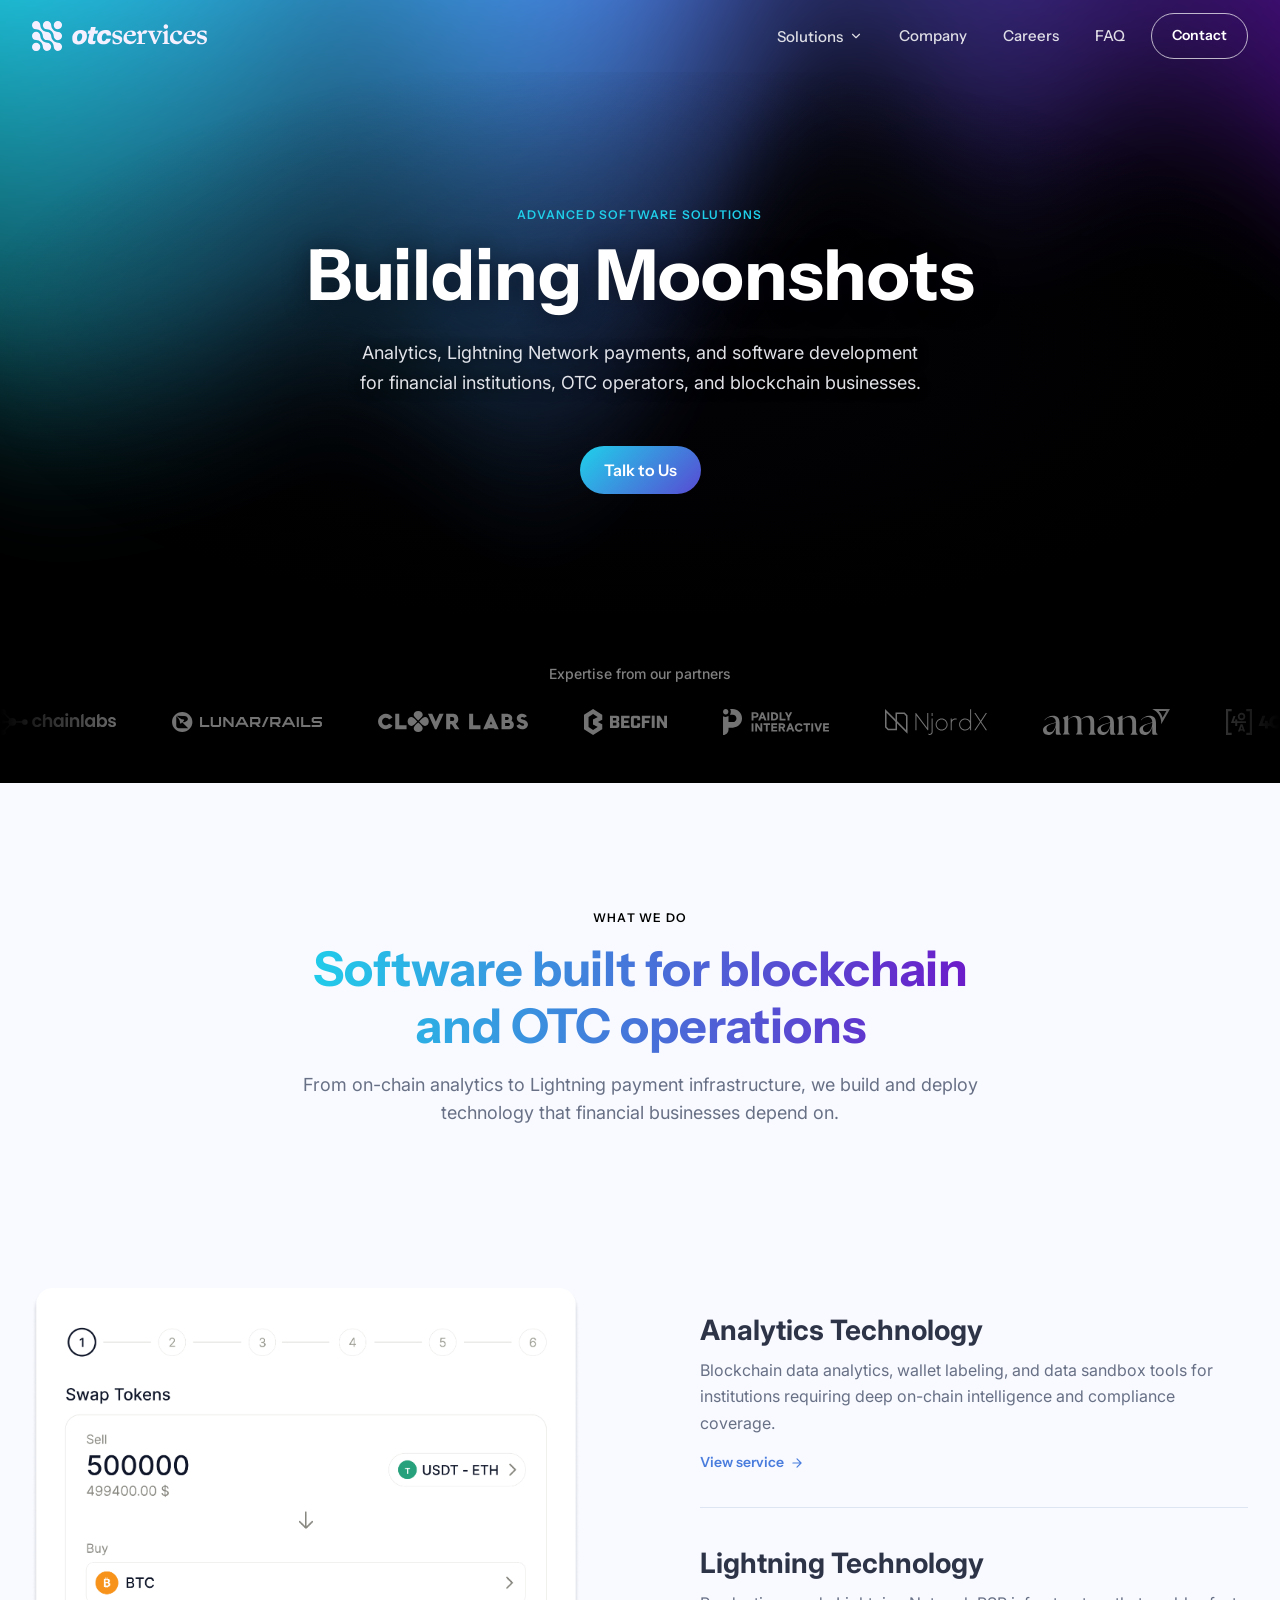
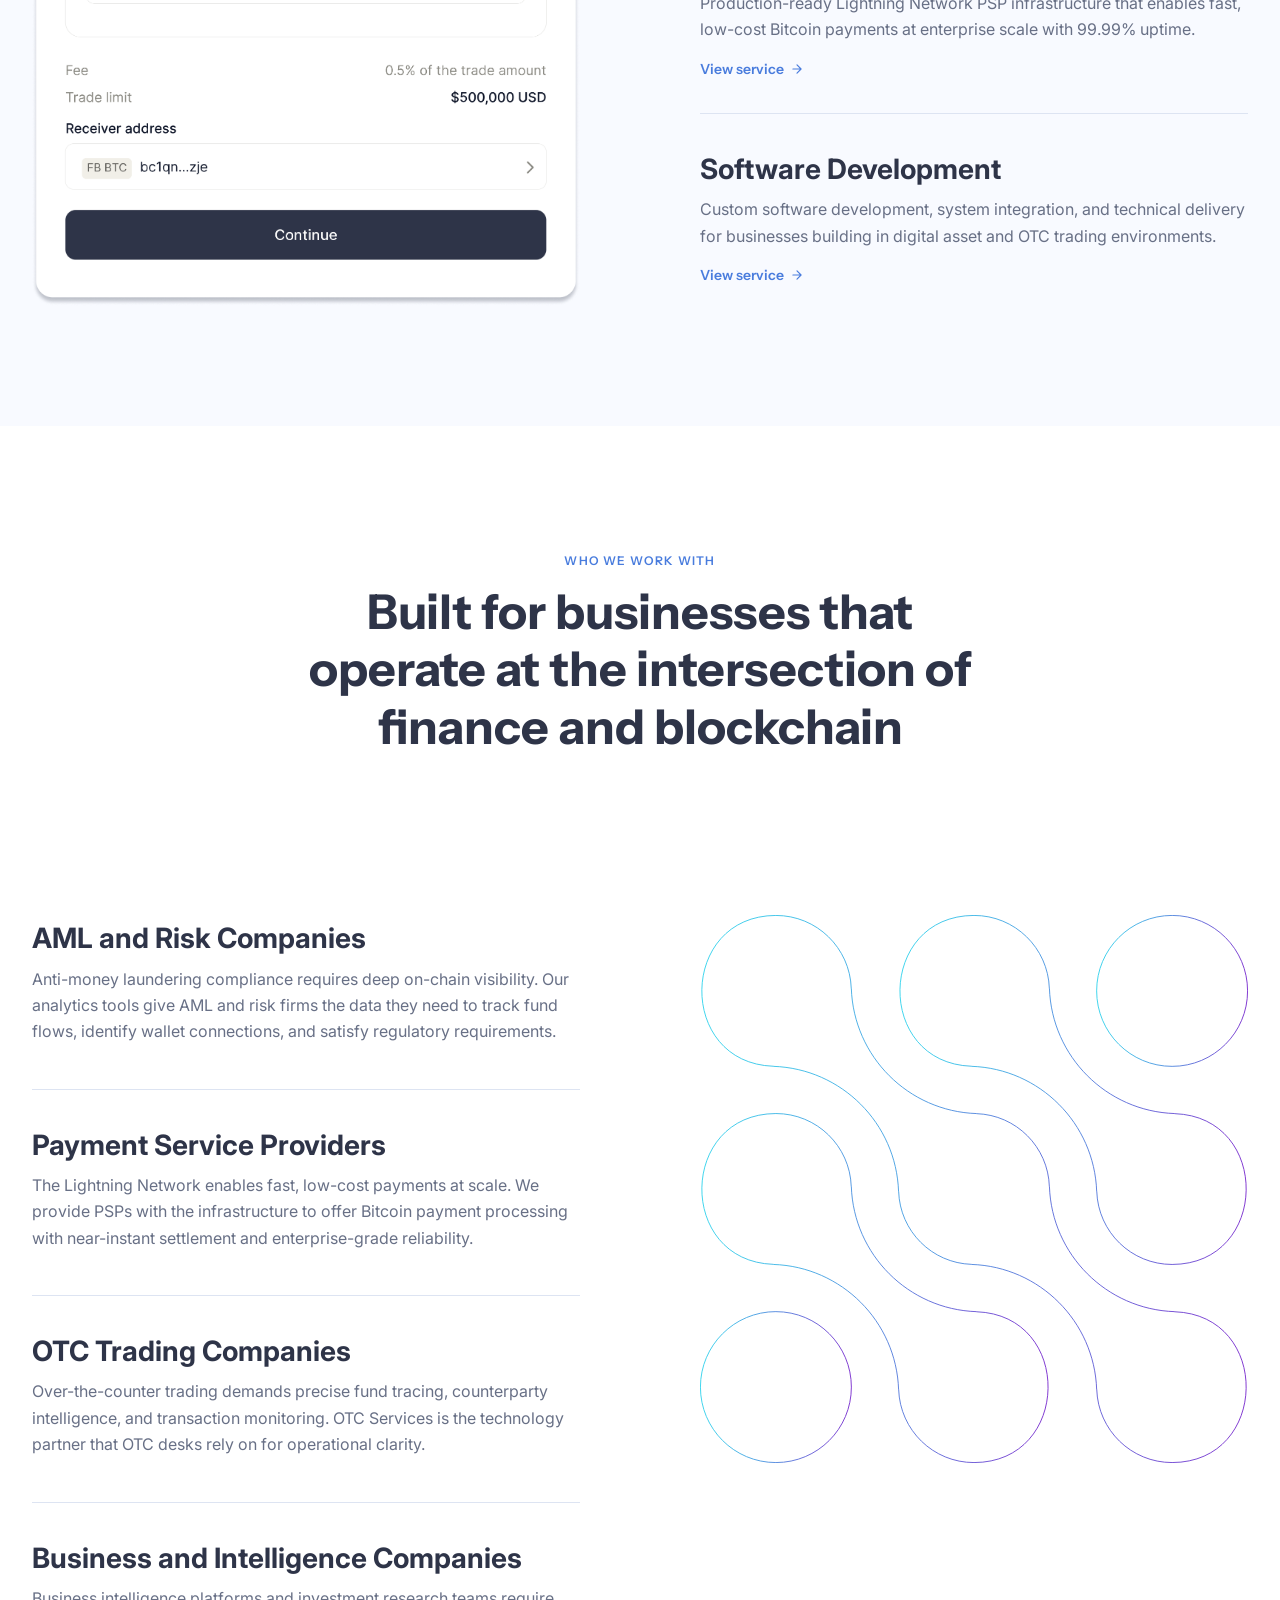
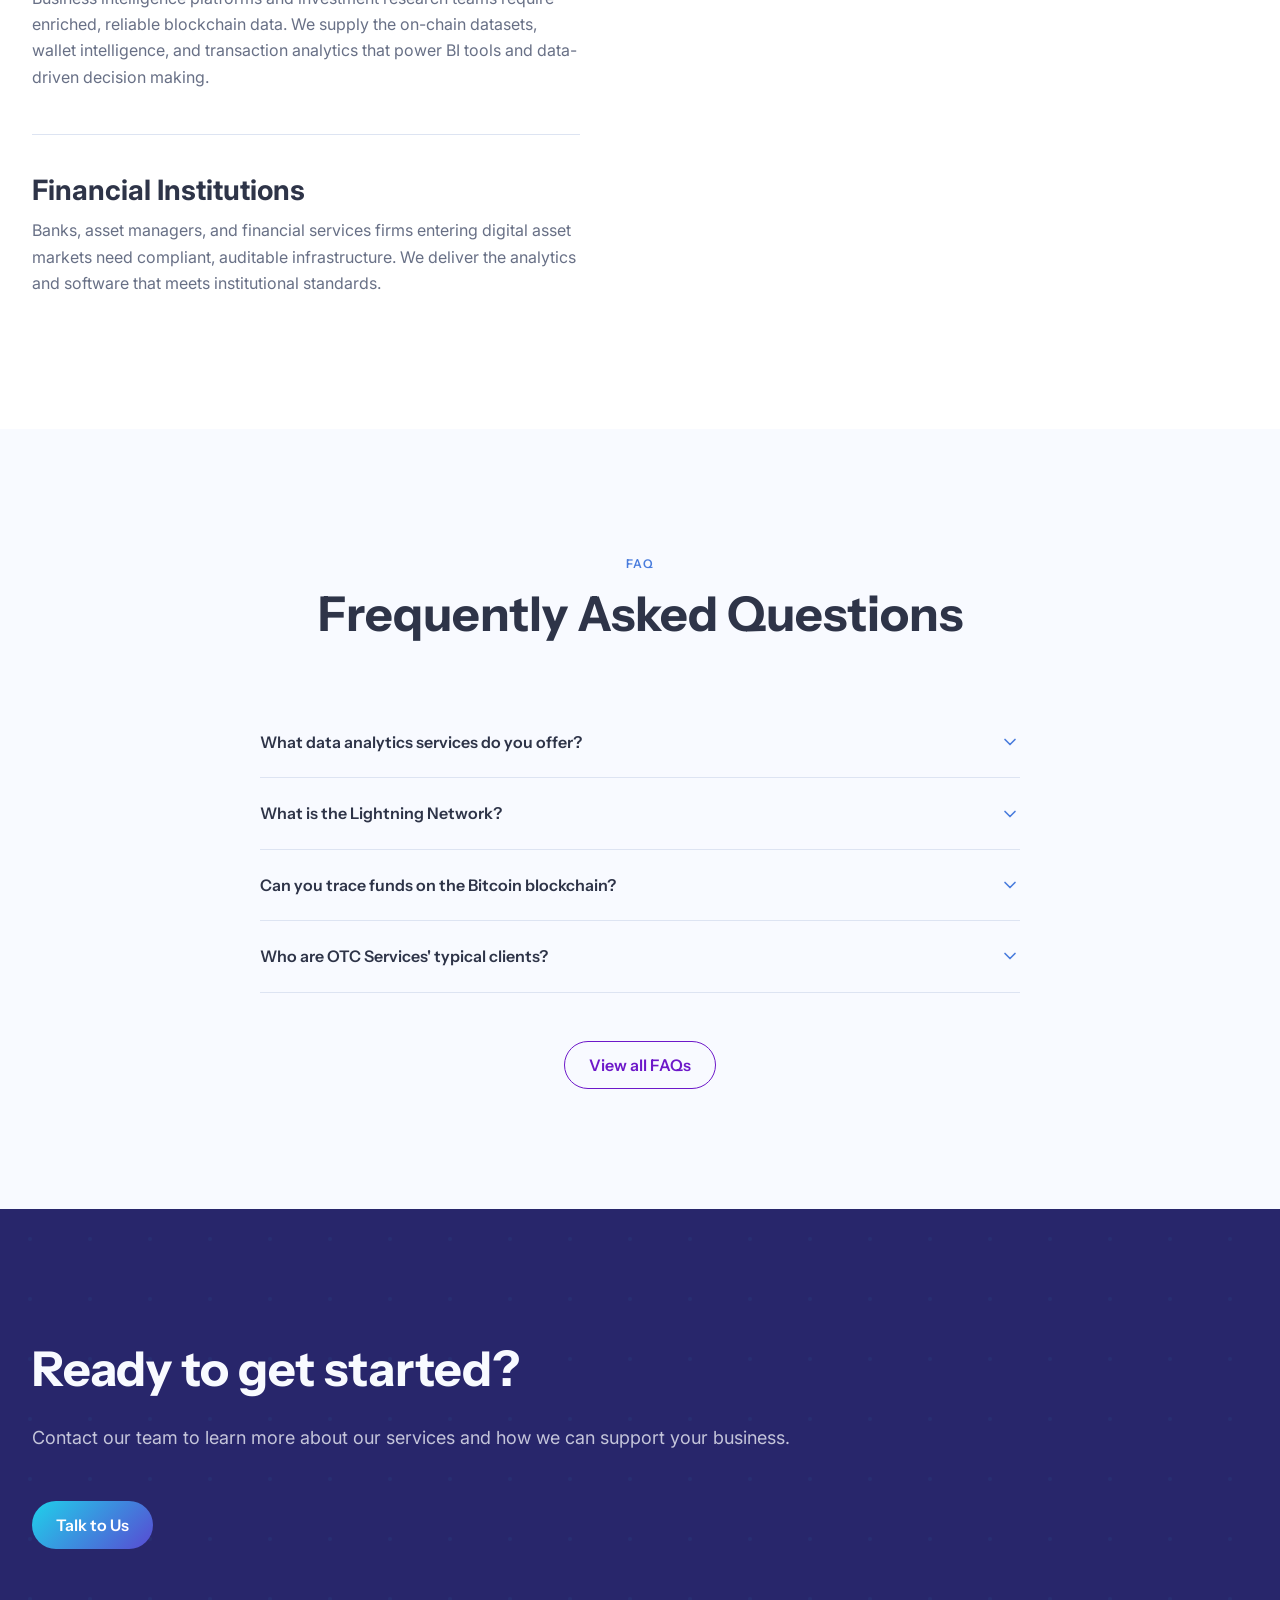
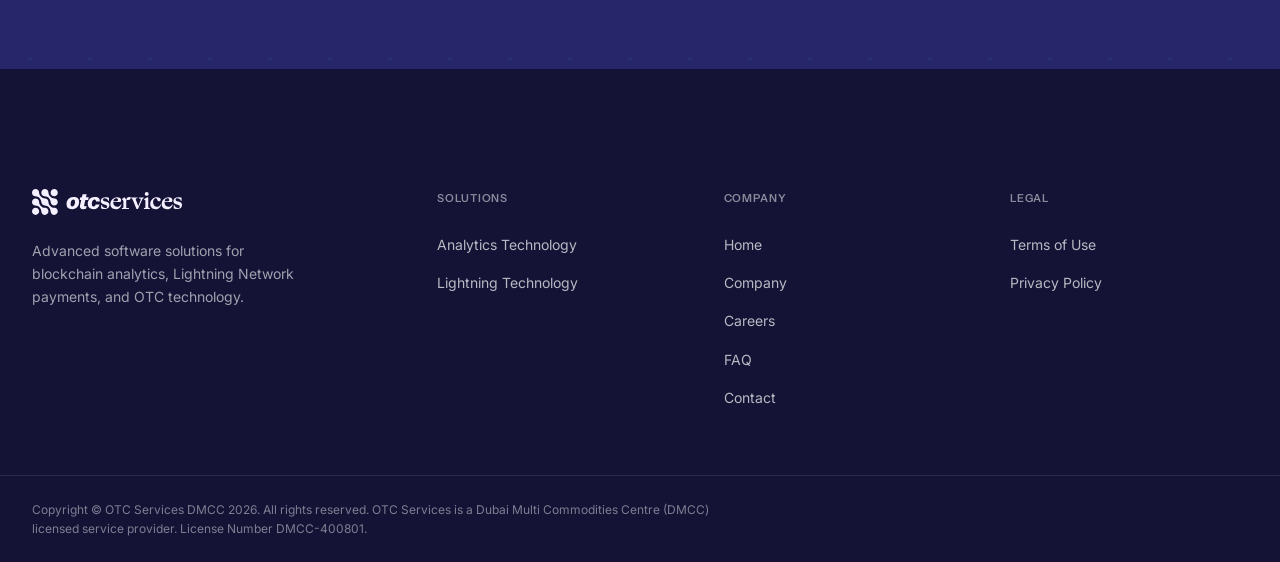
==== commit 8b3cc9a2: "remove stats bar from homepage Co-Authored-By: Claude Sonnet 4.6 <noreply@anthropic.com>" ====
--- a/index.html
+++ b/index.html
@@ -156,30 +156,6 @@
       </div>
     </section>
 
-    <!-- Stats -->
-    <section class="stats-bar">
-      <div class="container">
-        <div class="stats-grid">
-          <div class="stat-item">
-            <div class="stat-number" data-target="10" data-suffix="+">0+</div>
-            <div class="stat-label">Years of industry experience</div>
-          </div>
-          <div class="stat-item">
-            <div class="stat-number" data-target="40" data-suffix="+">0+</div>
-            <div class="stat-label">Enterprise clients served</div>
-          </div>
-          <div class="stat-item">
-            <div class="stat-number" data-target="2" data-prefix="$" data-suffix="B+">$0B+</div>
-            <div class="stat-label">In transactions monitored</div>
-          </div>
-          <div class="stat-item">
-            <div class="stat-number" data-target="99.9" data-suffix="%" data-decimals="1">0%</div>
-            <div class="stat-label">Platform uptime</div>
-          </div>
-        </div>
-      </div>
-    </section>
-
     <!-- Who We Work With -->
     <section class="section section-white" id="who-we-work-with">
       <div class="container">
--- a/css/main.css
+++ b/css/main.css
@@ -943,8 +943,8 @@
 }
 
 .team-avatar {
-  width: 88px;
-  height: 88px;
+  width: 120px;
+  height: 120px;
   border-radius: 50%;
   background: var(--color-border);
   border: 2px solid var(--color-border);
@@ -957,9 +957,20 @@
   font-weight: 600;
   color: var(--color-navy);
   transition: border-color 0.2s, background 0.2s;
+  position: relative;
+  overflow: hidden;
 }
 
 .team-avatar::before { content: attr(data-initials); }
+.team-avatar img {
+  position: absolute;
+  inset: 0;
+  width: 100%;
+  height: 100%;
+  object-fit: cover;
+  object-position: center top;
+}
+.team-avatar:has(img)::before { display: none; }
 
 .team-linkedin {
   display: flex;
